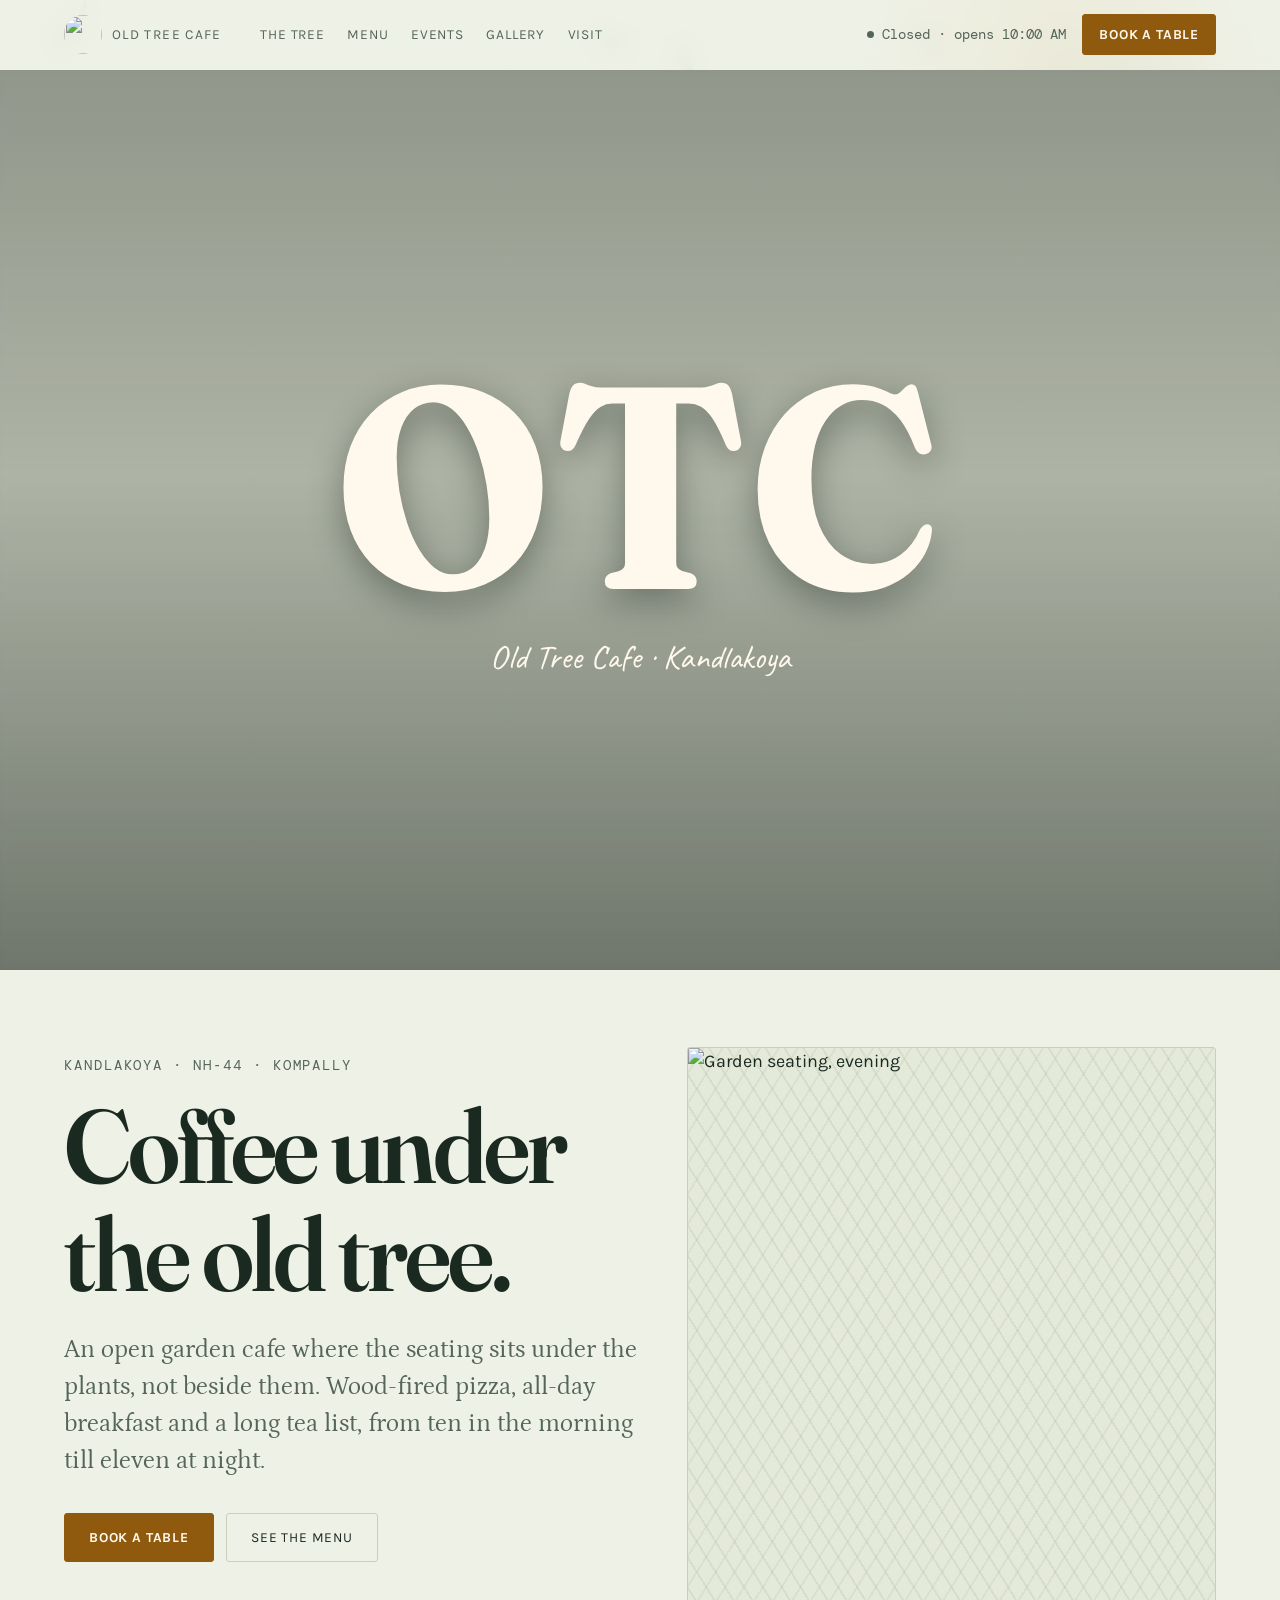
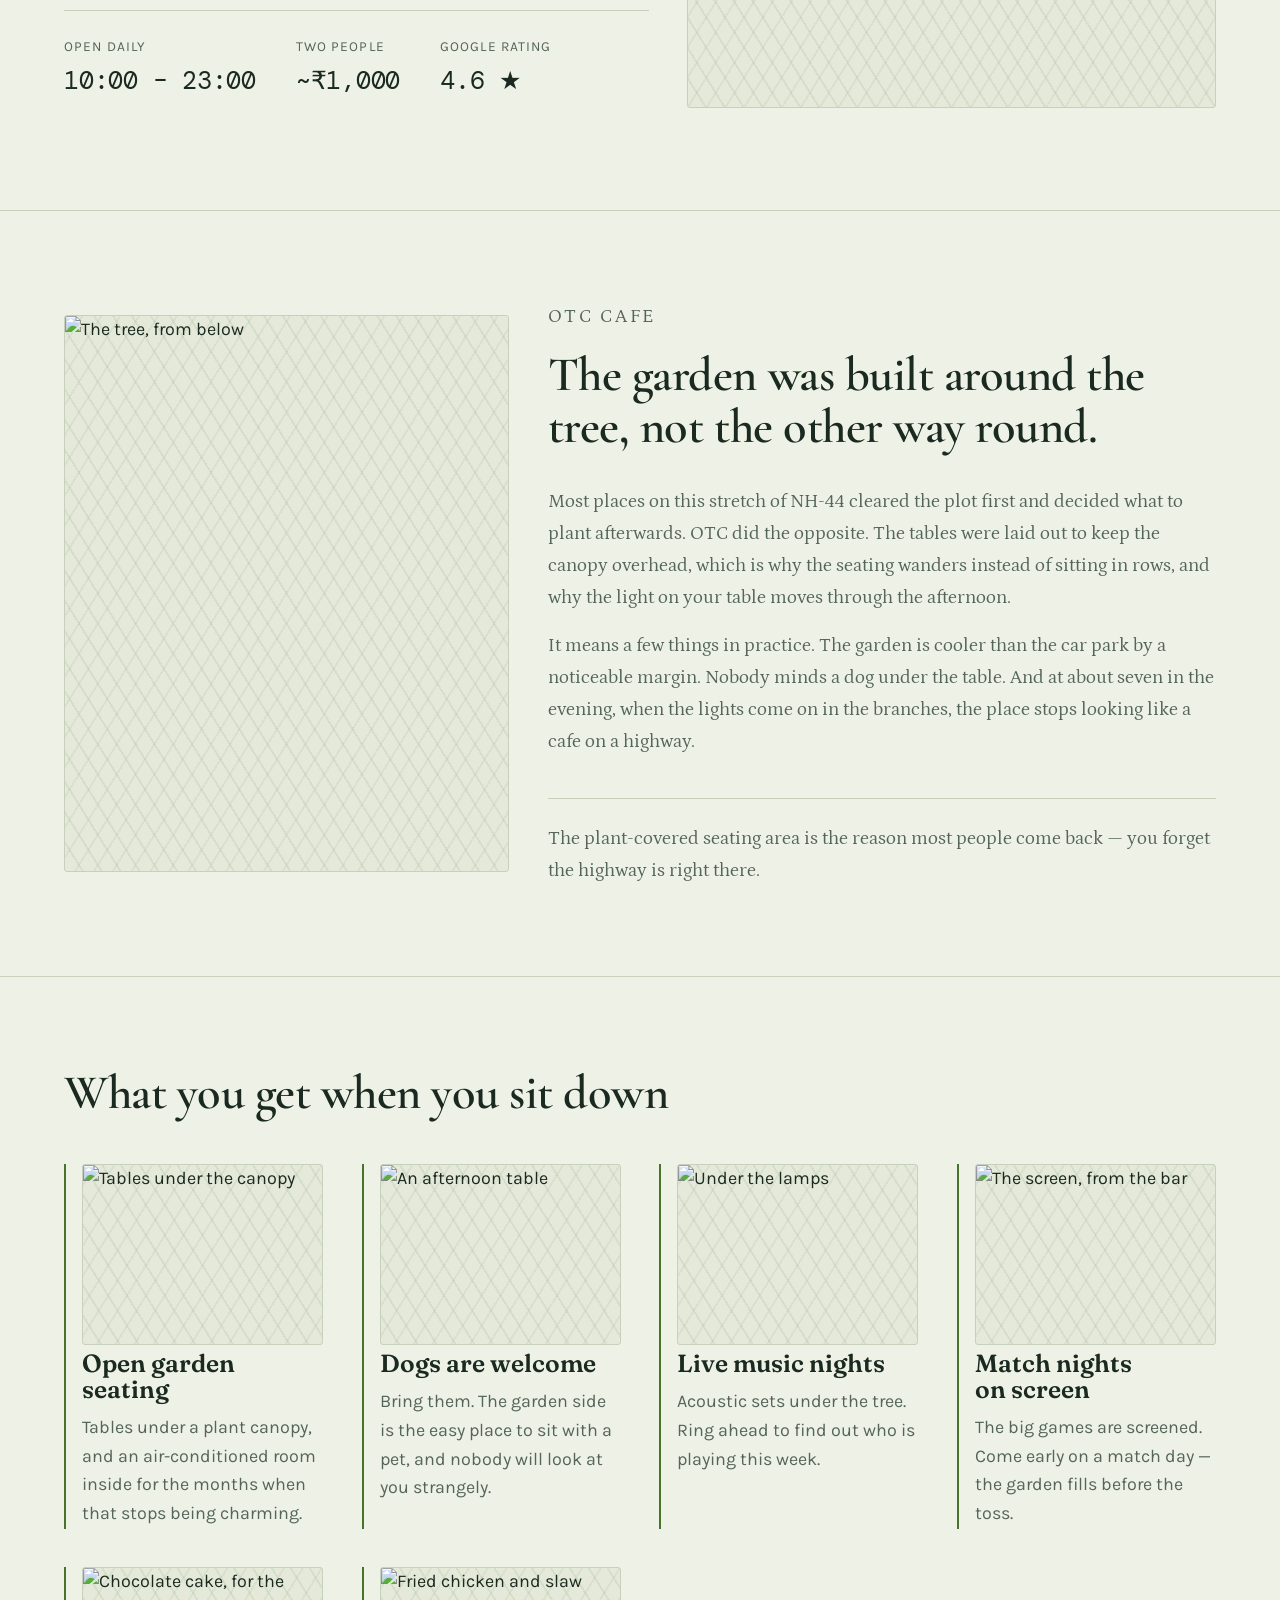
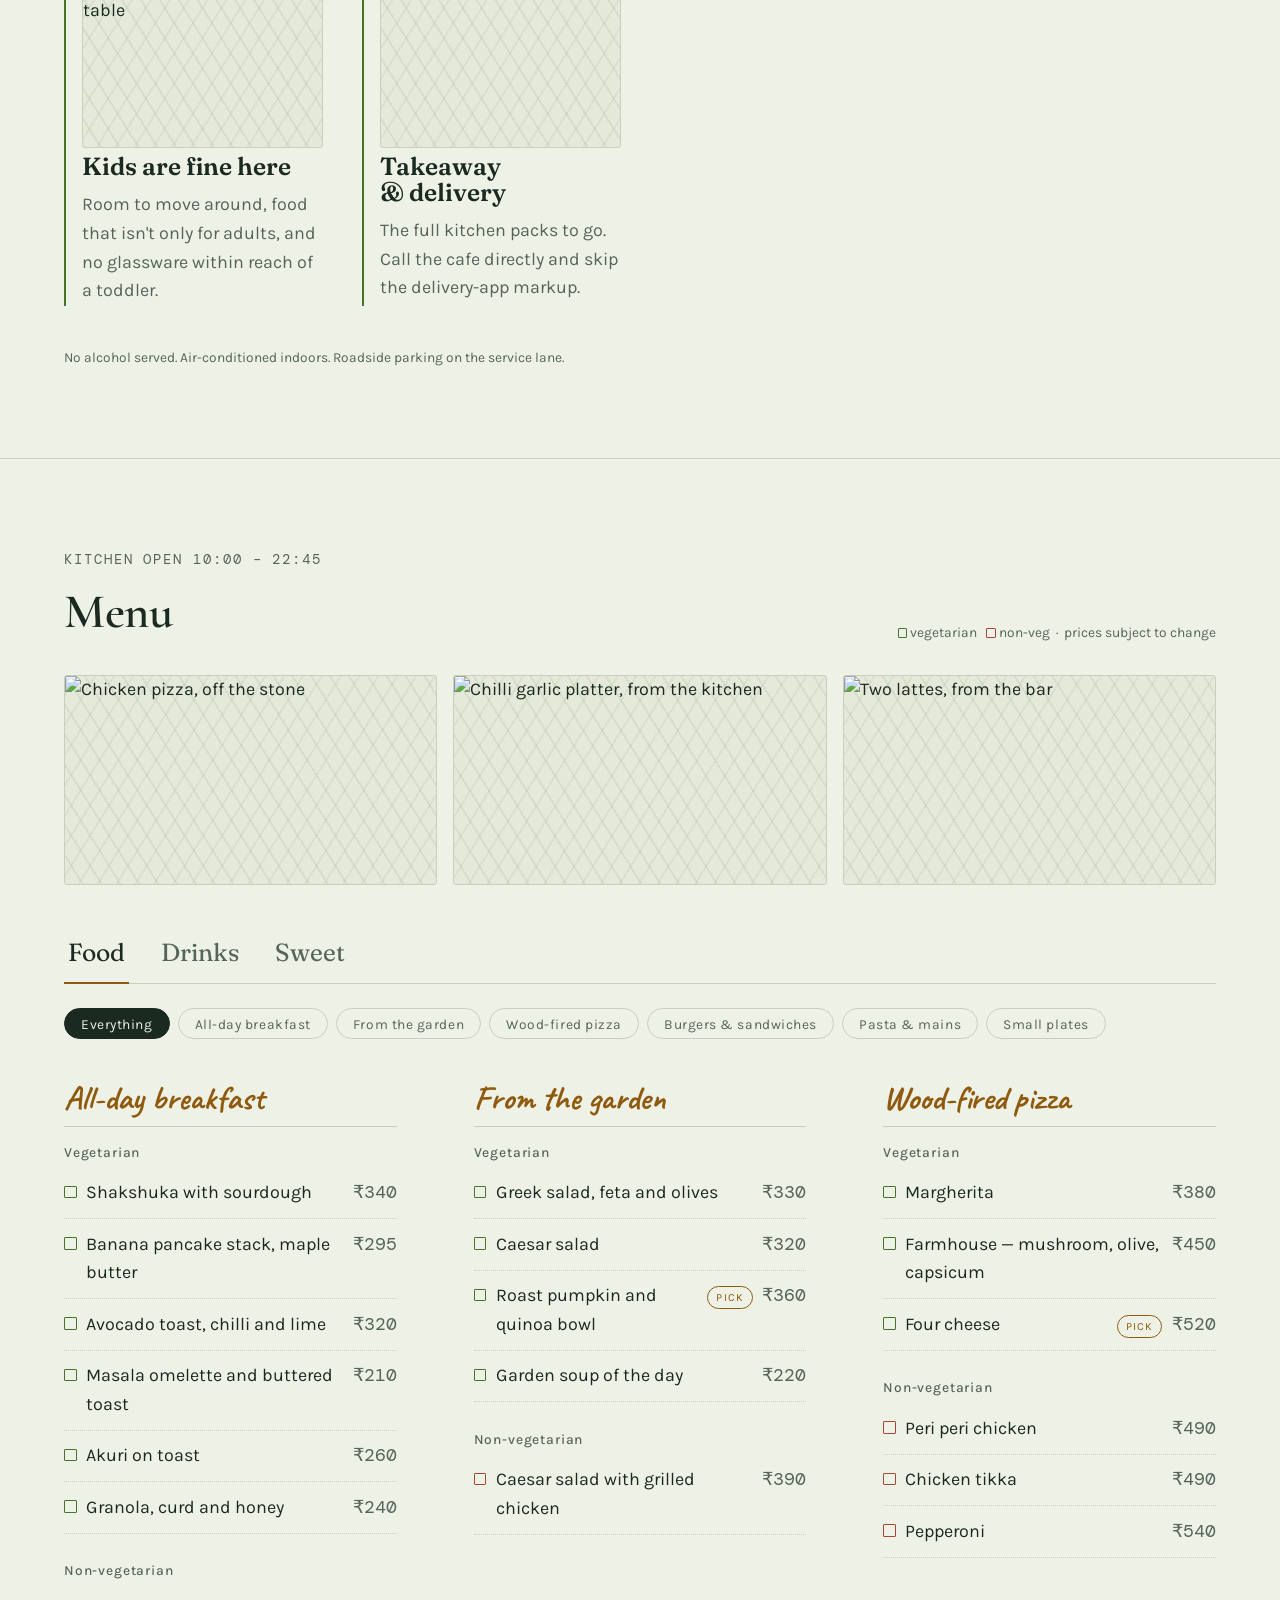
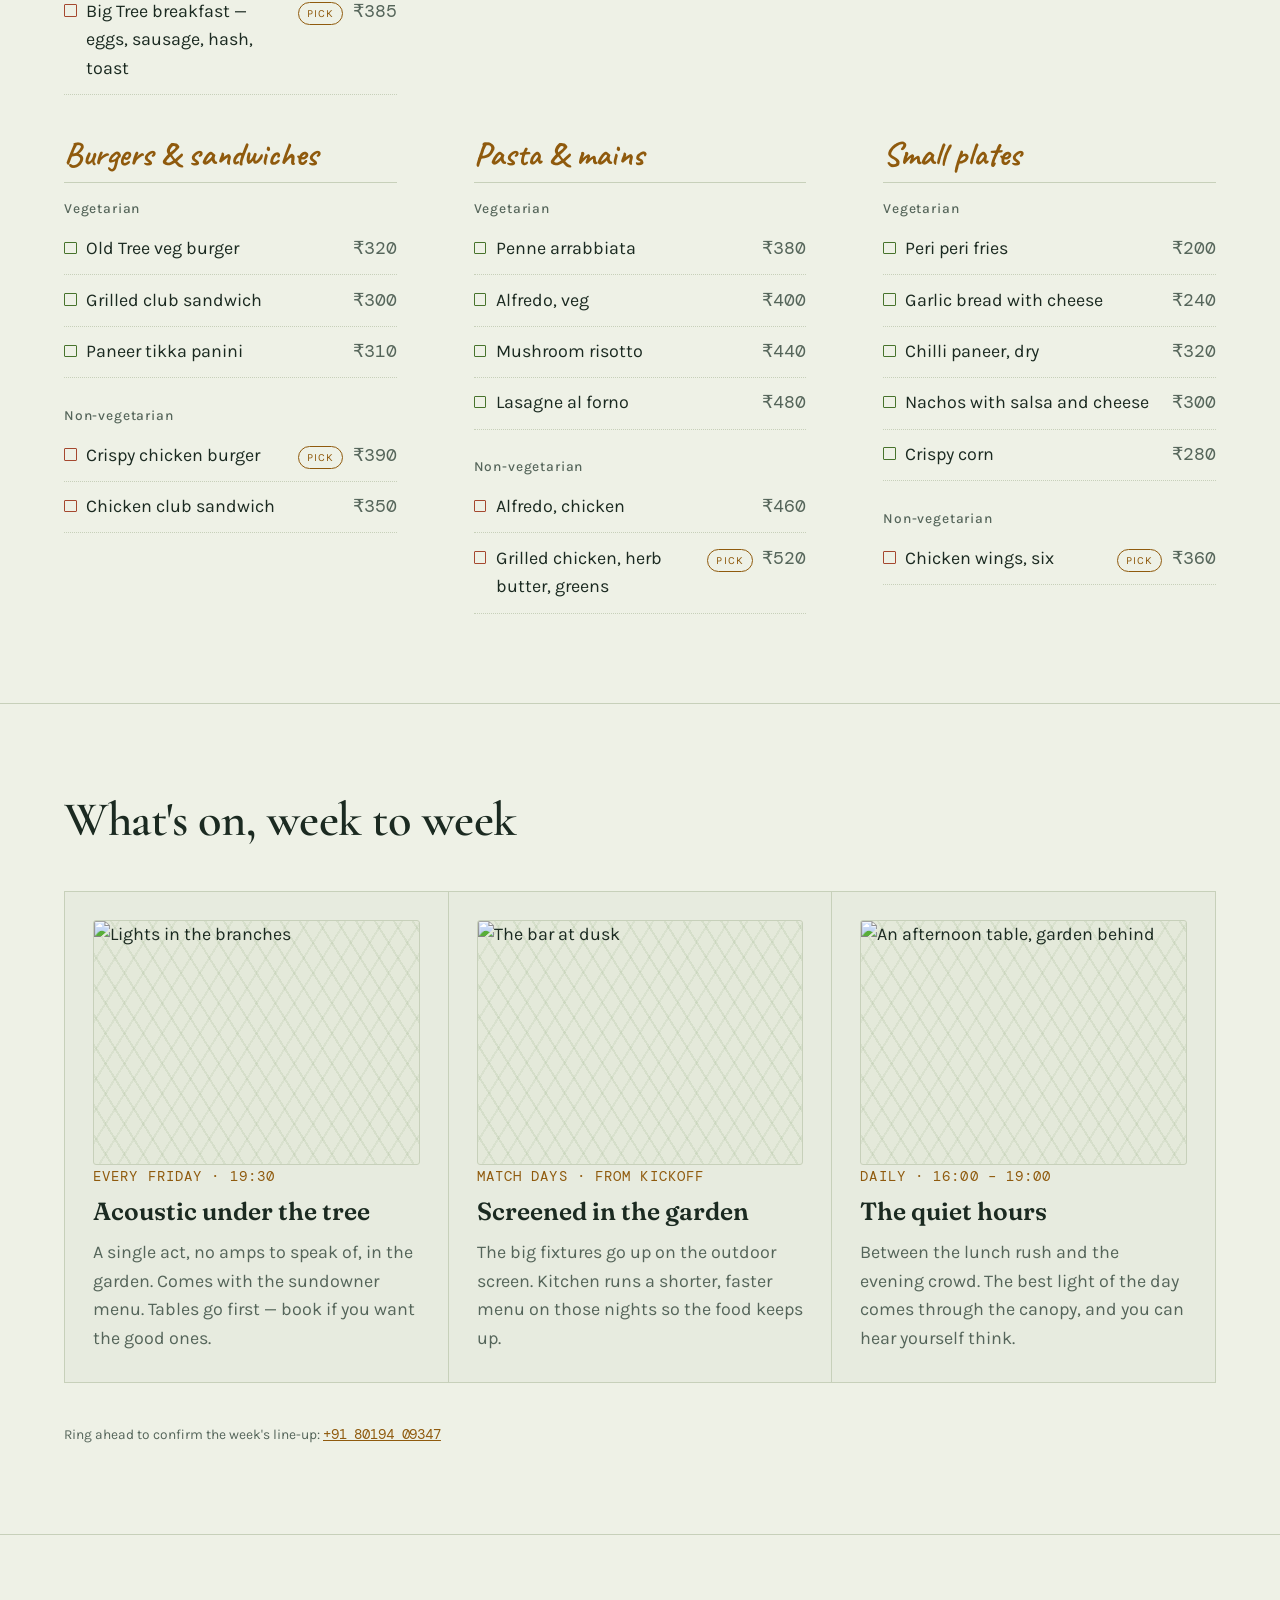
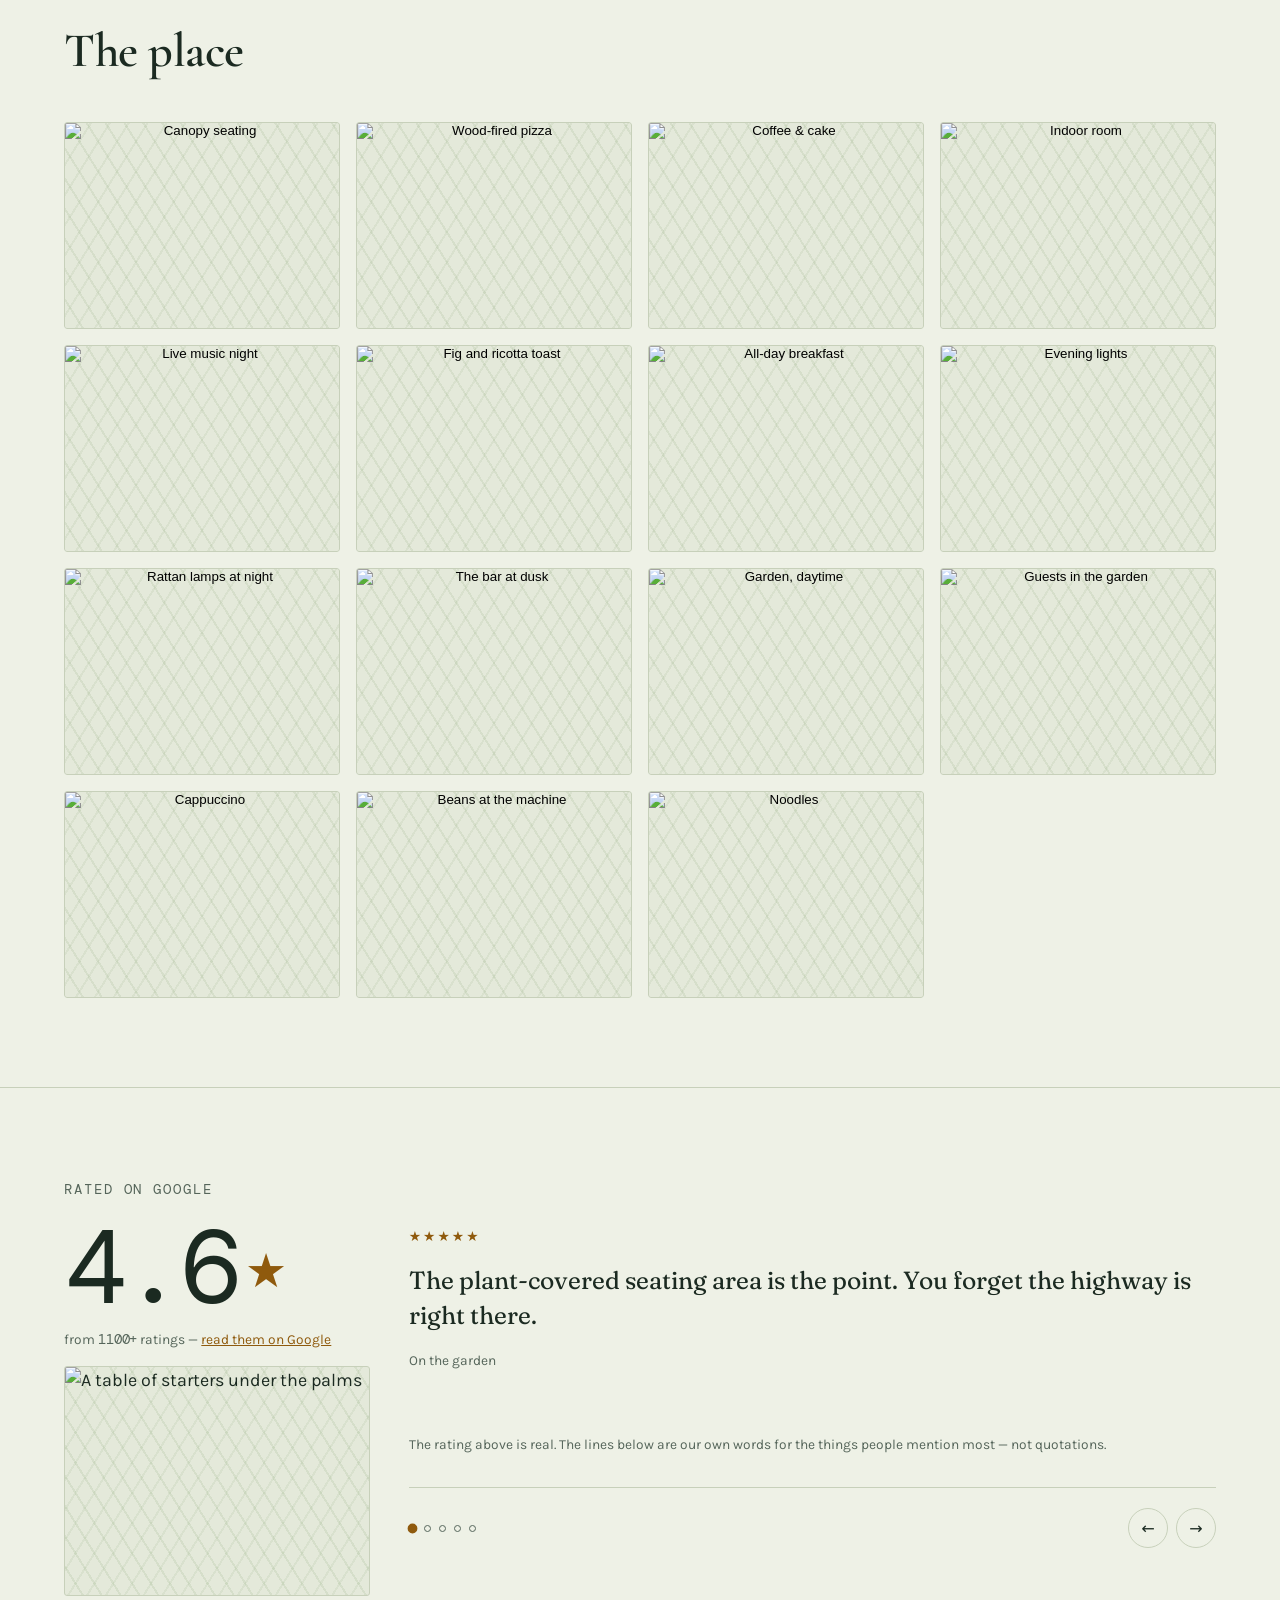
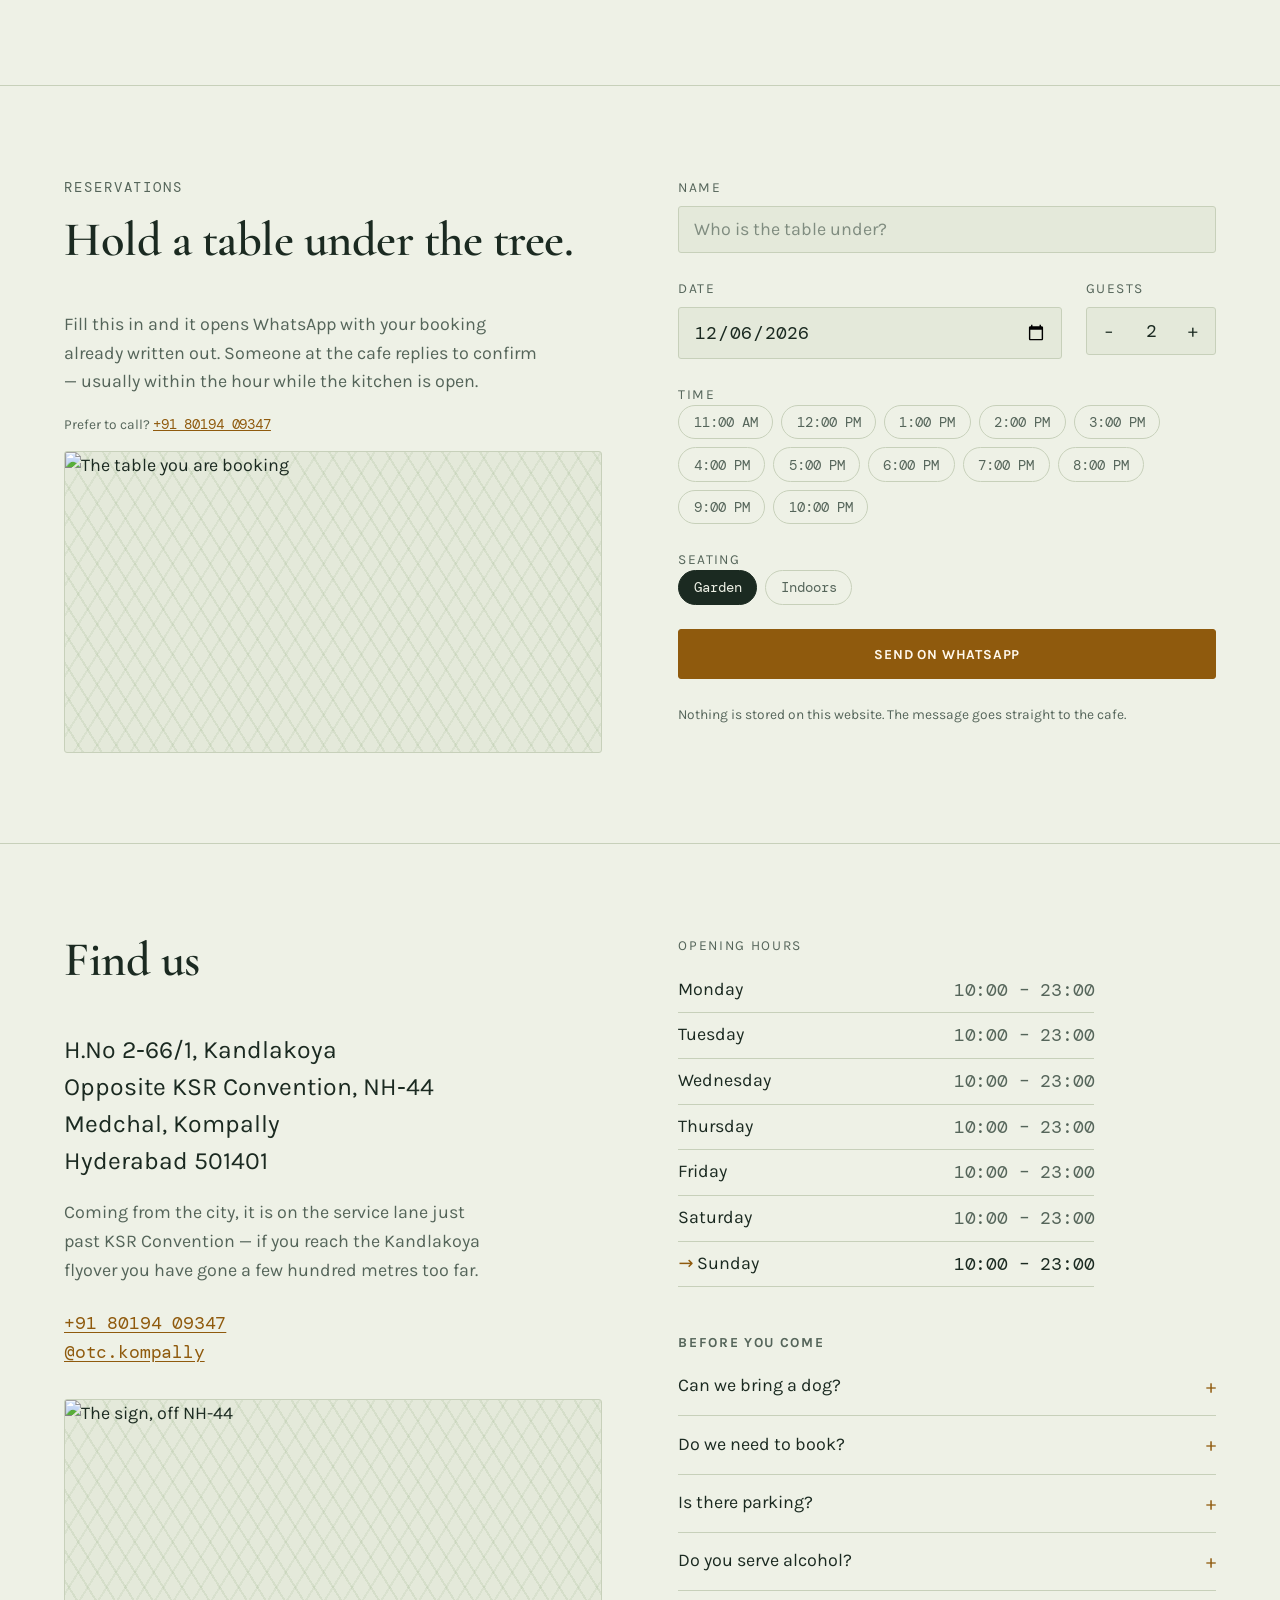
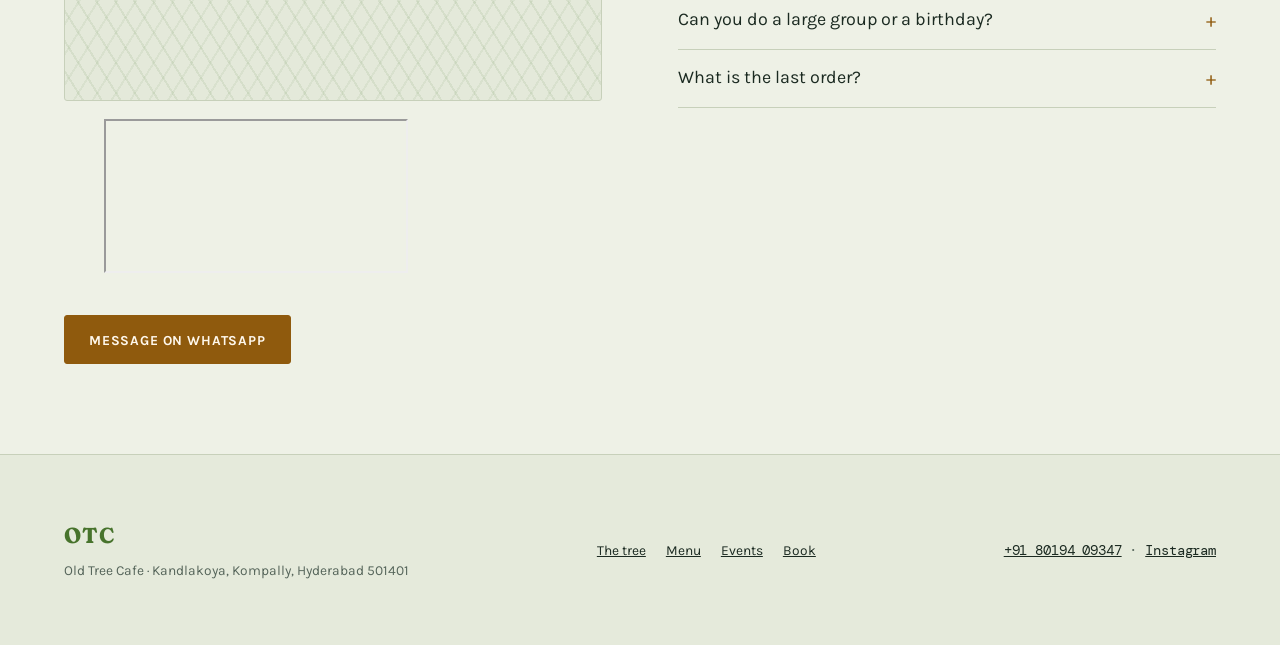
==== code/demo.html @ 2a76888c "Initial commit" ====
<!doctype html>
<html lang="en">
<head>
<meta charset="utf-8">
<meta name="viewport" content="width=device-width, initial-scale=1">
<title>Old Tree Cafe — Garden Cafe, Kompally Hyderabad</title>
<meta name="description" content="OTC — Old Tree Cafe, an open garden cafe at Kandlakoya, Kompally, Hyderabad. Wood-fired pizza, all-day breakfast and a long tea list, 10am to 11pm daily.">

<link rel="canonical" href="https://oldtreecafe.com/">
<meta name="theme-color" content="#2F5138">

<!-- Social preview: what shows when the link is pasted into WhatsApp,
     Instagram or X. og:image has to be an absolute URL — a relative one
     is silently ignored by every scraper. 1200x630 is the size they all
     crop to; anything else gets letterboxed. -->
<meta property="og:type" content="website">
<meta property="og:url" content="https://oldtreecafe.com/">
<meta property="og:site_name" content="Old Tree Cafe">
<meta property="og:locale" content="en_IN">
<meta property="og:title" content="Old Tree Cafe — Kompally, Hyderabad">
<meta property="og:description" content="An open garden cafe on NH-44 at Kandlakoya. Tables under the canopy, 10am–11pm, every day.">
<meta property="og:image" content="https://oldtreecafe.com/images/og.jpg">
<meta property="og:image:width" content="1200">
<meta property="og:image:height" content="630">
<meta property="og:image:alt" content="The garden at Old Tree Cafe, tables under the canopy">
<meta name="twitter:card" content="summary_large_image">

<link rel="preconnect" href="https://fonts.googleapis.com">
<link rel="preconnect" href="https://fonts.gstatic.com" crossorigin>
<link rel="stylesheet" href="https://fonts.googleapis.com/css2?family=Fraunces:opsz,wght,SOFT,WONK@9..144,400..700,0..100,0..1&family=Cormorant+Garamond:wght@500;600;700&family=Petrona:ital,wght@0,400;0,500;1,400&family=Caveat:wght@600;700&family=Karla:wght@400;500;700&family=DM+Mono:wght@400;500&display=swap">
<style>
/* ===========================================================
   Old Tree Cafe — styles

   Read this file top to bottom:
     1. tokens      every colour and size, as variables
     2. themes      light / dark
     3. phases      the hero's colour by time of day in Hyderabad
     4. base        body, headings, links, motion rules
     5. components  header, hero, story, menu, events, gallery,
                    reviews, booking, visit, footer, lightbox
     6. responsive  the narrow-screen block, at the very bottom

   To re-skin the whole site, edit section 1 and nothing else.
   =========================================================== */

/* ── 1. tokens ───────────────────────────────────────────── */

:root {
  /* light theme (the default) */
  --bg:        #EEF1E6;   /* pale leaf paper */
  --surface:   #E4E9DA;   /* raised blocks */
  --surface-2: #DAE1CD;   /* inputs, pressed states */
  --ink:       #1B2A21;   /* deep forest, all body text */
  --muted:     #55655A;   /* secondary text */
  --line:      #C7D0BA;   /* hairlines, dot leaders */
  --accent:    #8F5A0D;   /* lamplight amber — dark enough for AA on --bg (5.05) and --surface (4.67) */
  --on-accent: #FFF8EC;
  --leaf:      #47732C;

  /* ── five faces, five jobs ────────────────────────────────
     One face per job, and never two faces doing the same job —
     that is the whole rule. Change a role here and every place
     that role appears changes with it.

       display  the voice of the place — the hero headline
       title    the section headings, and only those
       read     long prose you actually sit and read
       hand     the handwritten moments: the signature, the menu
                courses, the line pulled out of the story
       ui       anything you click, tab to, or scan — never prose
       data     every number. Prices, hours, dates, the phone.

     Roles are wired to fallbacks that exist on Windows, macOS and
     Android, so the page still reads if Google Fonts is blocked. */
  --font-display: Fraunces, Georgia, "Times New Roman", serif;
  --font-title:   "Cormorant Garamond", Fraunces, Georgia, serif;
  --font-read:    Petrona, Georgia, "Times New Roman", serif;
  --font-hand:    Caveat, "Segoe Script", "Bradley Hand", cursive;
  --font-ui:      Karla, "Segoe UI", system-ui, sans-serif;
  --font-data:    "DM Mono", ui-monospace, "Cascadia Mono", monospace;

  /* Caveat draws small for its point size — every script does. This
     is the multiplier that puts it back on the same optical line as
     the face beside it, rather than nudging each use by hand. */
  --hand-scale: 1.35;

  --step--1: clamp(.78rem, .16vw + .74rem, .86rem);
  --step-0:  clamp(1rem, .25vw + .94rem, 1.12rem);
  --step-1:  clamp(1.25rem, .55vw + 1.12rem, 1.55rem);
  --step-2:  clamp(1.75rem, 1.4vw + 1.4rem, 2.6rem);
  --step-3:  clamp(2.6rem, 4.6vw + 1.4rem, 5rem);
  --step-4:  clamp(3.4rem, 7vw + 1.5rem, 6.5rem);

  --pad: clamp(1.25rem, 5vw, 5rem);
  --gap: clamp(1.5rem, 3vw, 3rem);
  --radius: 3px;

  --ease: cubic-bezier(.22, .68, .36, 1);
}

/* ── 2. themes ───────────────────────────────────────────── */

@media (prefers-color-scheme: dark) {
  :root:not([data-theme="light"]) {
    --bg:        #101812;
    --surface:   #18221A;
    --surface-2: #1F2B21;
    --ink:       #E9EEE2;
    --muted:     #9AA99A;
    --line:      #2B382D;
    --accent:    #E8B458;
    --on-accent: #14200F;
    --leaf:      #96C568;
  }
}

:root[data-theme="dark"] {
  --bg:        #101812;
  --surface:   #18221A;
  --surface-2: #1F2B21;
  --ink:       #E9EEE2;
  --muted:     #9AA99A;
  --line:      #2B382D;
  --accent:    #E8B458;
  --on-accent: #14200F;
  --leaf:      #96C568;
}

/* ── 3. phases ───────────────────────────────────────────────
   script.js stamps data-phase on <html> from the real clock in
   Hyderabad. Only the hero light changes — never the text
   colours, or the page would stop being readable at night.    */

:root                       { --wash-a: #7FB05A; --wash-b: #CFE0A8; --wash-strength: .18; }
:root[data-phase="morning"] { --wash-a: #7FB05A; --wash-b: #CFE0A8; --wash-strength: .20; }
:root[data-phase="golden"]  { --wash-a: #C79A3A; --wash-b: #8FB25C; --wash-strength: .22; }
:root[data-phase="dusk"]    { --wash-a: #C87A2A; --wash-b: #6E8F52; --wash-strength: .26; }
:root[data-phase="night"]   { --wash-a: #E0A94E; --wash-b: #2F5138; --wash-strength: .30; }

/* ── 4. base ─────────────────────────────────────────────── */

*, *::before, *::after { box-sizing: border-box; }

html { scroll-behavior: smooth; scroll-padding-top: 5.5rem; }

@media (prefers-reduced-motion: reduce) {
  html { scroll-behavior: auto; }
  *, *::before, *::after {
    animation-duration: .01ms !important;
    transition-duration: .01ms !important;
  }
}

body {
  margin: 0;
  background: var(--bg);
  color: var(--ink);
  font-family: var(--font-ui);
  font-size: var(--step-0);
  line-height: 1.6;
  -webkit-font-smoothing: antialiased;
}

/* Anything given display: flex below still has to obey the hidden
   attribute — the browser's own [hidden] rule loses to a class. */
[hidden] { display: none !important; }

/* The canopy canvas is pinned to the viewport and sits behind the
   whole page. Everything else is lifted one layer above it, so the
   leaves drift behind the text rather than over it. Sections stay
   transparent on purpose — the body colour is the ground they show
   against. Give a section a background and you cover the leaves. */
.dapple {
  position: fixed; inset: 0; width: 100%; height: 100%;
  pointer-events: none; z-index: 0;
}
.site-head, main, .site-foot { position: relative; z-index: 1; }

h1, h2, h3 {
  font-family: var(--font-display);
  font-variation-settings: "SOFT" 30, "WONK" 1;
  font-weight: 600;
  line-height: 1.04;
  text-wrap: balance;
  margin: 0;
}

p { margin: 0 0 1rem; }
p:last-child { margin-bottom: 0; }
a { color: inherit; }
img { max-width: 100%; display: block; }

.mono {
  font-family: var(--font-data);
  font-variant-numeric: tabular-nums;
  letter-spacing: -.01em;
}

.sr {
  position: absolute; width: 1px; height: 1px;
  overflow: hidden; clip-path: inset(50%); white-space: nowrap;
}

.skip {
  position: absolute; left: -9999px; z-index: 60;
  background: var(--accent); color: var(--on-accent); padding: .6rem 1rem;
}
.skip:focus { left: 1rem; top: 1rem; }

:focus-visible { outline: 2px solid var(--accent); outline-offset: 3px; }

.eyebrow {
  margin: 0 0 1rem;
  font-family: var(--font-data);
  font-size: var(--step--1);
  letter-spacing: .14em;
  text-transform: uppercase;
  color: var(--muted);
}

/* Section headings get their own face. Cormorant is the opposite
   of Fraunces in every way that matters — thin where Fraunces is
   soft, high-contrast where Fraunces is even — so the two never
   read as a near-miss of each other, which is the failure mode
   when a page runs two serifs.

   Three corrections come with it. It draws small for its point
   size, so the size goes up. It draws light, so the weight goes
   up. And SOFT/WONK are Fraunces-only axes inherited from the
   h1/h2/h3 rule above — left in place the browser ignores them,
   but the declaration is a lie about what this element is, so it
   is switched off explicitly. */
.sec-title {
  font-family: var(--font-title);
  font-variation-settings: normal;
  font-weight: 600;
  font-size: calc(var(--step-2) * 1.2);
  line-height: 1.08;
  letter-spacing: -.01em;
  margin-bottom: 2.5rem;
}
.note { color: var(--muted); font-size: var(--step--1); }
.note a { color: var(--accent); }

/* hover — headings draw their own rule in from the left. The traits and
   events headings answer to the whole card being hovered, not just the
   words, so the target is the size of the thing you are reading. */
.sec-title, .traits h3, .events h3 {
  padding-bottom: .3rem;
  background-image: linear-gradient(var(--accent), var(--accent));
  background-repeat: no-repeat;
  background-position: 0 100%;
  background-size: 0 2px;
  transition: background-size .45s var(--ease);
}
.sec-title:hover, .traits li:hover h3, .events li:hover h3 { background-size: 100% 2px; }
.traits li { transition: border-color .3s var(--ease); }
.traits li:hover { border-left-color: var(--accent); }

/* scroll reveal — only applied once JS is confirmed running, so the
   page is fully readable if JavaScript fails or is switched off. */
.js .reveal > * { opacity: 0; transform: translateY(16px); }
.js .reveal.is-in > * {
  opacity: 1; transform: none;
  transition: opacity .7s var(--ease), transform .7s var(--ease);
}
.js .reveal.is-in > *:nth-child(2) { transition-delay: .08s; }
.js .reveal.is-in > *:nth-child(3) { transition-delay: .16s; }
@media (prefers-reduced-motion: reduce) {
  .js .reveal > * { opacity: 1; transform: none; }
}

/* ── 5. components ───────────────────────────────────────── */

/* header ---------------------------------------------------- */

.site-head {
  position: sticky; top: 0; z-index: 30;
  display: flex; align-items: center; gap: var(--gap);
  padding: .85rem var(--pad);
  background: color-mix(in srgb, var(--bg) 82%, transparent);
  backdrop-filter: blur(12px);
  border-bottom: 1px solid transparent;
  transition: border-color .3s var(--ease), padding .3s var(--ease);
}
.site-head.is-stuck { border-bottom-color: var(--line); padding-block: .6rem; }

.brand { display: flex; align-items: center; gap: .6rem; text-decoration: none; }

/* square JPEG badge, clipped to a circle so its white corners drop away */
.brand-logo {
  width: 2.4rem; height: 2.4rem; flex: none;
  border-radius: 50%; object-fit: cover;
}

.brand-mark {
  font-family: var(--font-display);
  font-variation-settings: "SOFT" 60, "WONK" 1;
  font-weight: 700; font-size: 1.35rem; letter-spacing: .04em;
  color: var(--leaf);
}
.brand-name {
  font-size: var(--step--1); letter-spacing: .1em;
  text-transform: uppercase; color: var(--muted); white-space: nowrap;
}

.nav { display: flex; gap: 1.4rem; font-size: var(--step--1); letter-spacing: .06em; text-transform: uppercase; }
.nav a {
  position: relative; text-decoration: none; color: var(--muted);
  padding-block: .35rem; transition: color .25s var(--ease);
}
.nav a::after {
  content: ""; position: absolute; left: 0; right: 0; bottom: 0; height: 1px;
  background: var(--accent); transform: scaleX(0); transform-origin: left;
  transition: transform .3s var(--ease);
}
.nav a:hover { color: var(--ink); }
.nav a:hover::after, .nav a.is-here::after { transform: scaleX(1); }
.nav a.is-here { color: var(--ink); }

.head-right { display: flex; align-items: center; gap: 1rem; margin-left: auto; }

.status {
  display: inline-flex; align-items: center; gap: .5rem;
  font-family: var(--font-data);
  font-size: var(--step--1); color: var(--muted); white-space: nowrap;
}
.status::before {
  content: ""; width: 7px; height: 7px; border-radius: 50%; background: var(--muted);
}
.status[data-open="yes"] { color: var(--leaf); }
.status[data-open="yes"]::before {
  background: var(--leaf);
  animation: breathe 3.2s ease-in-out infinite;
}
@keyframes breathe {
  0%, 100% { box-shadow: 0 0 0 0 color-mix(in srgb, var(--leaf) 60%, transparent); }
  50%      { box-shadow: 0 0 0 5px color-mix(in srgb, var(--leaf) 0%, transparent); }
}

.nav-toggle {
  display: none; width: 40px; height: 34px;
  background: none; border: 1px solid var(--line); border-radius: var(--radius);
  cursor: pointer; position: relative;
}
.bars, .bars::before, .bars::after {
  position: absolute; left: 9px; width: 20px; height: 1.5px;
  background: var(--ink); transition: transform .3s var(--ease), opacity .2s;
}
.bars { top: 16px; }
.bars::before { content: ""; top: -6px; left: 0; }
.bars::after  { content: ""; top: 6px; left: 0; }
[aria-expanded="true"] .bars { background: transparent; }
[aria-expanded="true"] .bars::before { transform: translateY(6px) rotate(45deg); }
[aria-expanded="true"] .bars::after  { transform: translateY(-6px) rotate(-45deg); }

/* buttons --------------------------------------------------- */

.btn {
  display: inline-block; font-size: var(--step--1);
  letter-spacing: .06em; text-transform: uppercase; text-decoration: none;
  padding: .8rem 1.5rem; border-radius: var(--radius);
  border: 1px solid var(--accent); cursor: pointer;
  font-family: inherit;
  transition: transform .2s var(--ease), background-color .2s var(--ease), color .2s var(--ease);
}
.btn:hover { transform: translateY(-2px); }
.btn-solid { background: var(--accent); color: var(--on-accent); font-weight: 700; }
.btn-ghost { background: transparent; color: var(--ink); border-color: var(--line); }
.btn-ghost:hover { border-color: var(--accent); }
.btn-sm { padding: .55rem 1rem; }
.btn-block { width: 100%; padding-block: 1rem; }

/* splash ---------------------------------------------------- */

/* The first screen. The photo fills the panel, a sheet of frosted
   glass covers the whole of it, and the lockup sits on top in solid
   ink. Three knobs:
     --otc      the letter size, which the whole lockup scales from
     --otc-ink  the lockup's colour. Fixed, not themed: it sits on a
                photo in both themes, so it can't follow --bg.
     --frost    how frosted the glass is. See below. */

.splash {
  --otc: clamp(5.5rem, 26vw, 18rem);
  --otc-ink: #FFF8EC;

  /* ── FROST INTENSITY ──  0 to 100, change this one number ──
       0    off. the photo is sharp and untouched
       25   a light haze, the photo still reads
       45   soft focus                          <- the default
       70   heavy, the photo is mood not subject
       100  milked right out, a pale texture
     Drives the blur and the white wash together, so the number is
     the whole effect. Anything outside 0-100 still works, it just
     stops looking like glass.                                     */
  --frost: 10;

  position: relative; overflow: hidden;
  /* the photo, full bleed behind everything */
  background: var(--surface);
  height: 100dvh; min-height: 32rem;
  display: grid; place-items: center;
}

/* the glass — one sheet over the entire photo. backdrop-filter blurs
   everything painted under it, so the photo goes soft. The white wash on top is the frost itself; the dark gradient
   under it is the scrim, which is what keeps pale text legible no
   matter which photo gets dropped in. */
.splash::before {
  content: ""; position: absolute; inset: 0; z-index: 1;
  backdrop-filter: blur(calc(var(--frost) * .3px)) saturate(1.25);
  -webkit-backdrop-filter: blur(calc(var(--frost) * .3px)) saturate(1.25);
  background:
    linear-gradient(180deg,
      rgb(255 255 255 / calc(var(--frost) * .38%)),
      rgb(255 255 255 / calc(var(--frost) * .22%))),
    linear-gradient(180deg,
      rgb(10 16 12 / .4), rgb(10 16 12 / .26) 45%, rgb(10 16 12 / .55));
}
/* no backdrop-filter (older Firefox): no blur to be had, so lean the
   wash darker instead — the letters still have to clear the photo */
@supports not ((backdrop-filter: blur(1px)) or (-webkit-backdrop-filter: blur(1px))) {
  .splash::before {
    background: linear-gradient(180deg,
      rgb(10 16 12 / .62), rgb(10 16 12 / .5) 45%, rgb(10 16 12 / .72));
  }
}

.splash-photo {
  position: absolute; inset: 0; width: 100%; height: 100%;
  object-fit: cover; border: 0;
  /* the pointer nudges the photo — script.js §13 sets --px/--py from
     -1 to 1. Scaled up so an edge never shows. */
  transform: scale(1.14) translate(calc(var(--px, 0) * -2.5%), calc(var(--py, 0) * -2.5%));
  transition: transform .6s var(--ease);
}

.splash-lockup {
  position: relative; z-index: 2;
  display: grid; justify-items: center; text-align: center;
  gap: clamp(.75rem, 2vw, 1.75rem);
  pointer-events: none;               /* never blocks the splash pointer */
}

/* OTC — solid letters straight on the glass. No pane of its own: the
   whole sheet is already frosted, so a second one would not show. */

.splash-otc {
  margin: 0; line-height: .85;
  font-family: var(--font-display);
  font-variation-settings: "SOFT" 60, "WONK" 1;
  font-weight: 700; font-size: var(--otc); letter-spacing: .02em;
  color: var(--otc-ink);
  /* lifts the letters off the glass at low --frost, where the photo
     underneath is still sharp enough to fight them */
  text-shadow: 0 .04em .12em rgb(10 16 12 / .35);
}

.splash-mark {
  width: clamp(3rem, 6vw, 4.5rem); height: auto;
  fill: none; stroke-width: 1.4; stroke-linecap: round; stroke-linejoin: round;
  transition: transform .6s var(--ease);
}
.splash-mark .canopy, .splash-mark .trunk, .splash-mark .cup { stroke: var(--otc-ink); }
.splash:hover .splash-mark { transform: rotate(-4deg) scale(1.07); }

/* The signature under the letters. A script is the one thing that
   should never be uppercased or letterspaced — the strokes are
   drawn to join, and spacing them apart breaks every join. So this
   drops both, and takes the size back with --hand-scale. */
.splash-name {
  margin: .2rem 0 0; font-family: var(--font-hand);
  font-size: calc(var(--step-1) * var(--hand-scale));
  line-height: 1.2; color: var(--otc-ink);
}

/* hero ------------------------------------------------------ */

.hero {
  position: relative;
  display: grid; grid-template-columns: minmax(0, 1.05fr) minmax(0, .95fr);
  gap: var(--gap); align-items: center;
  padding: clamp(2.5rem, 6vw, 5rem) var(--pad) clamp(3.5rem, 8vw, 6.5rem);
}

.hero h1 {
  font-size: var(--step-4);
  font-variation-settings: "SOFT" 20, "WONK" 1;
  letter-spacing: -.03em;
}
/* The lede and the story are the only places on this page where
   someone reads more than a line at a time, so they get the face
   built for it. Petrona is quieter than Fraunces and lower in
   contrast than Karla — it disappears, which is the job. */
.lede {
  max-width: 36ch; color: var(--muted); font-family: var(--font-read);
  font-size: var(--step-1); line-height: 1.5; margin: 1.5rem 0 0;
}
.hero-actions { display: flex; flex-wrap: wrap; gap: .75rem; margin-top: 2rem; }

.facts {
  display: flex; flex-wrap: wrap; gap: 2.5rem;
  margin: 3rem 0 0; padding-top: 1.5rem; border-top: 1px solid var(--line);
}
.facts div { display: grid; gap: .25rem; }
.facts dt { font-size: var(--step--1); letter-spacing: .08em; text-transform: uppercase; color: var(--muted); }
.facts dd { margin: 0; font-size: var(--step-1); font-family: var(--font-data); font-variant-numeric: tabular-nums; }

.hero-shot { margin: 0; }

.scroll-cue {
  position: absolute; left: var(--pad); bottom: 1.25rem; z-index: 1;
  margin: 0; font-family: var(--font-data);
  font-size: .7rem; letter-spacing: .28em; text-transform: uppercase;
  color: var(--muted);
}
.scroll-cue::after {
  content: ""; display: block; width: 1px; height: 28px; margin-top: .5rem;
  background: linear-gradient(var(--muted), transparent);
  animation: drip 2.6s var(--ease) infinite;
  transform-origin: top;
}
@keyframes drip {
  0%   { transform: scaleY(0); opacity: 0; }
  35%  { transform: scaleY(1); opacity: 1; }
  100% { transform: scaleY(1) translateY(28px); opacity: 0; }
}

/* photo boxes — .ph holds the aspect ratio; index.html puts a real
   <img class="ph"> straight in, no placeholder step. */

.ph {
  display: block; position: relative;
  aspect-ratio: 4 / 3; border-radius: var(--radius);
  border: 1px solid var(--line);
  background:
    repeating-linear-gradient(58deg, transparent 0 14px, color-mix(in srgb, var(--leaf) 9%, transparent) 14px 16px),
    repeating-linear-gradient(-58deg, transparent 0 14px, color-mix(in srgb, var(--leaf) 7%, transparent) 14px 16px),
    var(--surface);
}
.ph-tall { aspect-ratio: 4 / 5; }
.ph-wide { aspect-ratio: 16 / 9; }
/* .ph classes stay on the <img> so the layout never shifts — the
   image just needs to fill the box */
img.ph { object-fit: cover; transition: border-color .3s var(--ease); }
.ph:hover { border-color: var(--accent); }

/* section bands --------------------------------------------- */

.band, .menu, .visit, .story, .reviews, .book {
  padding: clamp(3.5rem, 7vw, 6rem) var(--pad);
  border-top: 1px solid var(--line);
}

.traits {
  list-style: none; margin: 0; padding: 0;
  display: grid; gap: var(--gap);
  grid-template-columns: repeat(auto-fit, minmax(15rem, 1fr));
}
.traits li {
  display: grid; gap: .4rem; align-content: start;
  padding-left: 1rem; border-left: 2px solid var(--leaf);
}
.traits h3 { font-size: var(--step-1); }
.traits p { margin: 0; color: var(--muted); }
.band > .note { margin-top: 2.5rem; }

/* story ----------------------------------------------------- */

.story { display: grid; grid-template-columns: minmax(0, .8fr) minmax(0, 1.2fr); gap: var(--gap); align-items: center; }
.story-shot { margin: 0; }
.story-copy p { color: var(--muted); max-width: 62ch; font-family: var(--font-read); font-size: 1.05em; line-height: 1.7; }
.story .sec-title { margin-bottom: 1.75rem; }

/* the line pulled out of the story. Our own wording, not a quotation —
   see the REVIEWS comment in script.js. */
.pull {
  margin: 2.5rem 0 0; padding: 1.5rem 0 0;
  border-top: 1px solid var(--line);
  font-family: var(--font-hand);
  font-size: calc(var(--step-1) * var(--hand-scale));
  line-height: 1.35; color: var(--ink);
}

/* menu ------------------------------------------------------ */

.menu-head {
  display: flex; flex-wrap: wrap; align-items: flex-end;
  justify-content: space-between; gap: 1rem; margin-bottom: 2rem;
}
.menu-head .sec-title { margin-bottom: 0; }

.mark { display: inline-block; width: .7em; height: .7em; border: 1.5px solid; border-radius: 1px; vertical-align: -.02em; }
.mark-v { border-color: var(--leaf); }
.mark-n { border-color: #A5482F; }
:root[data-theme="dark"] .mark-n { border-color: #D97A5E; }
@media (prefers-color-scheme: dark) { :root:not([data-theme="light"]) .mark-n { border-color: #D97A5E; } }

/* the three food shots above the list — one row, no list bullets */
.shot-strip {
  list-style: none; margin: 0 0 2.75rem; padding: 0;
  display: grid; gap: 1rem;
  grid-template-columns: repeat(auto-fit, minmax(14rem, 1fr));
}

.tabs { display: flex; flex-wrap: wrap; gap: .5rem; border-bottom: 1px solid var(--line); }
.tabs button {
  background: none; border: 0; cursor: pointer; font-family: inherit;
  font-size: var(--step-1);
  font-family: var(--font-display); font-variation-settings: "SOFT" 30, "WONK" 1;
  color: var(--muted); padding: .5rem .25rem 1rem; margin-right: 1.25rem;
  position: relative; transition: color .25s var(--ease);
}
.tabs button::after {
  content: ""; position: absolute; left: 0; right: 0; bottom: -1px; height: 2px;
  background: var(--accent); transform: scaleX(0); transform-origin: left;
  transition: transform .35s var(--ease);
}
.tabs button:hover { color: var(--ink); }
.tabs button[aria-selected="true"] { color: var(--ink); }
.tabs button[aria-selected="true"]::after { transform: scaleX(1); }

.subtabs { display: flex; flex-wrap: wrap; gap: .5rem; margin: 1.5rem 0 2.5rem; }
.subtabs button {
  background: none; cursor: pointer; font-family: inherit;
  border: 1px solid var(--line); border-radius: 100px;
  padding: .4rem 1rem; font-size: var(--step--1);
  letter-spacing: .04em; color: var(--muted);
  transition: border-color .25s var(--ease), color .25s var(--ease), background-color .25s var(--ease);
}
.subtabs button:hover { color: var(--ink); border-color: var(--accent); }
.subtabs button.is-on { background: var(--ink); border-color: var(--ink); color: var(--bg); }

.menu-grid {
  display: grid; gap: 2.5rem clamp(2rem, 6vw, 5rem);
  grid-template-columns: repeat(auto-fit, minmax(20rem, 1fr));
  align-items: start;
}
/* the fade when you switch course — kept short, and written strongly
   enough that the slower reveal transition above does not win it */
.menu-grid.is-swapping { opacity: 0; }
.menu-grid, .js .reveal.is-in > .menu-grid { transition: opacity .22s var(--ease); }

/* Course headings are the one place a menu is allowed a bit of
   hand. Caps and letterspacing come off for the same reason as
   the signature above; the rule and the accent colour stay, so it
   still reads as the top of a list and not as decoration. */
.course h3 {
  font-family: var(--font-hand);
  font-size: calc(var(--step-1) * var(--hand-scale));
  font-weight: 700; line-height: 1.15;
  color: var(--accent); padding-bottom: .5rem; border-bottom: 1px solid var(--line);
}
/* Sits under the course title, so it stays quieter than it: no rule,
   no accent, no caps — the course heading owns that weight. */
.course-group {
  font-family: var(--font-ui); font-size: var(--step--1); font-weight: 500;
  letter-spacing: .06em; color: var(--muted);
  margin: 1.6rem 0 .3rem;
}
.course-group:first-of-type { margin-top: .9rem; }

.course ul { list-style: none; margin: 0; padding: 0; }
.course li {
  display: flex; align-items: baseline; gap: .6rem;
  padding: .65rem 0; border-bottom: 1px dotted var(--line);
}
.course .dish { flex: 1; }
.course .price {
  font-family: var(--font-data);
  font-variant-numeric: tabular-nums; color: var(--muted);
}
.course .pick {
  font-size: .68rem; letter-spacing: .1em; text-transform: uppercase;
  color: var(--accent); border: 1px solid var(--accent);
  border-radius: 100px; padding: .1rem .5rem; white-space: nowrap;
}

/* events ---------------------------------------------------- */

.events {
  list-style: none; margin: 0; padding: 0;
  display: grid; gap: 1px; background: var(--line);
  grid-template-columns: repeat(auto-fit, minmax(17rem, 1fr));
  border: 1px solid var(--line);
}
.events li {
  /* not quite opaque, so the leaves still drift behind the cards
     while the 1px grid gaps still read as dividing lines */
  background: color-mix(in srgb, var(--bg) 84%, transparent);
  padding: 1.75rem;
  transition: background-color .3s var(--ease);
}
.events li:hover { background: var(--surface); }
.events .when { font-size: var(--step--1); letter-spacing: .08em; text-transform: uppercase; color: var(--accent); margin-bottom: .75rem; }
.events h3 { font-size: var(--step-1); margin-bottom: .6rem; }
.events p:last-child { color: var(--muted); }

/* gallery --------------------------------------------------- */

.gallery {
  list-style: none; margin: 0; padding: 0;
  display: grid; gap: 1rem;
  grid-template-columns: repeat(auto-fit, minmax(14rem, 1fr));
}
.shot {
  display: block; width: 100%; padding: 0; border: 0; background: none;
  cursor: zoom-in; border-radius: var(--radius); overflow: hidden;
}
.shot .ph { transition: transform .5s var(--ease), background-position .5s var(--ease), border-color .3s var(--ease); }
.shot:hover .ph { transform: scale(1.03); }

/* reviews --------------------------------------------------- */

.reviews { display: grid; grid-template-columns: minmax(0, .55fr) minmax(0, 1.45fr); gap: var(--gap); align-items: center; }

.review-stats .big {
  font-size: var(--step-4); line-height: 1; margin: 0 0 .5rem;
  font-variant-numeric: tabular-nums; letter-spacing: -.04em;
}
.review-stats .star { color: var(--accent); font-size: .45em; vertical-align: .35em; margin-left: .15em; }

.carousel { position: relative; }
.slides { position: relative; min-height: 13rem; }
.slide {
  position: absolute; inset: 0;
  opacity: 0; transform: translateX(18px);
  transition: opacity .5s var(--ease), transform .5s var(--ease);
  pointer-events: none;
}
.slide.is-on { opacity: 1; transform: none; pointer-events: auto; }
.slide blockquote { margin: 0; }
.slide .quote {
  font-family: var(--font-display);
  font-variation-settings: "SOFT" 40, "WONK" 1;
  font-size: var(--step-1); line-height: 1.4; color: var(--ink);
}
.slide .who { font-size: var(--step--1); color: var(--muted); margin-top: 1rem; }
.slide .stars { color: var(--accent); letter-spacing: .15em; margin-bottom: 1rem; font-size: var(--step--1); }

.carousel-foot { display: flex; align-items: center; justify-content: space-between; gap: 1rem; margin-top: 2rem; padding-top: 1.25rem; border-top: 1px solid var(--line); }
.dots { display: flex; gap: .5rem; }
.dots button {
  width: 7px; height: 7px; padding: 0; border-radius: 50%; cursor: pointer;
  border: 1px solid var(--muted); background: none;
  transition: background-color .3s var(--ease), border-color .3s var(--ease), transform .3s var(--ease);
}
.dots button.is-on { background: var(--accent); border-color: var(--accent); transform: scale(1.4); }
.arrows { display: flex; gap: .5rem; }
.arrow, .lb-arrow, .lb-close {
  width: 2.5rem; height: 2.5rem; cursor: pointer;
  background: none; border: 1px solid var(--line); border-radius: 50%;
  color: var(--ink); font-size: 1rem; font-family: inherit;
  transition: border-color .25s var(--ease), background-color .25s var(--ease);
}
.arrow:hover { border-color: var(--accent); background: var(--surface); }

/* booking --------------------------------------------------- */

.book { display: grid; grid-template-columns: minmax(0, 1fr) minmax(0, 1fr); gap: var(--gap) clamp(2rem, 6vw, 5rem); align-items: start; }
.book-copy p { color: var(--muted); max-width: 44ch; }

.book-form { display: grid; gap: 1.5rem; }
.field { display: grid; gap: .5rem; border: 0; padding: 0; margin: 0; min-width: 0; }
/* .label is the stepper's caption — a <span>, because a <label> with
   nothing to point at is invalid; the stepper reads it via aria-labelledby */
.field > label, .field > legend, .field > .label {
  font-size: var(--step--1); letter-spacing: .1em;
  text-transform: uppercase; color: var(--muted); padding: 0;
}
.row { display: grid; grid-template-columns: 1fr auto; gap: 1.5rem; align-items: start; }

.book-form input[type="text"],
.book-form input[type="date"] {
  font-family: inherit; font-size: var(--step-0); color: var(--ink);
  background: var(--surface); border: 1px solid var(--line);
  border-radius: var(--radius); padding: .75rem .9rem; width: 100%;
  transition: border-color .25s var(--ease);
}
.book-form input:focus { border-color: var(--accent); }
.book-form input::placeholder { color: color-mix(in srgb, var(--muted) 70%, transparent); }
.book-form input[type="date"] { font-family: var(--font-data); }

.stepper { display: flex; align-items: center; border: 1px solid var(--line); border-radius: var(--radius); background: var(--surface); }
.stepper button {
  width: 2.75rem; height: 2.9rem; background: none; border: 0; cursor: pointer;
  color: var(--ink); font-size: 1.15rem; font-family: inherit;
  transition: background-color .2s var(--ease);
}
.stepper button:hover { background: var(--surface-2); }
.stepper output { min-width: 2.5rem; text-align: center; font-size: var(--step-0); }

.pills { display: flex; flex-wrap: wrap; gap: .5rem; }
.pill {
  cursor: pointer; font-family: var(--font-data);
  font-size: var(--step--1); background: none; color: var(--muted);
  border: 1px solid var(--line); border-radius: 100px; padding: .45rem .9rem;
  transition: border-color .2s var(--ease), color .2s var(--ease), background-color .2s var(--ease);
}
.pill:hover { border-color: var(--accent); color: var(--ink); }
.pill.is-on { background: var(--ink); border-color: var(--ink); color: var(--bg); }

.form-error { color: #A5482F; font-size: var(--step--1); margin: 0; }
:root[data-theme="dark"] .form-error { color: #E08A6C; }
@media (prefers-color-scheme: dark) { :root:not([data-theme="light"]) .form-error { color: #E08A6C; } }

/* visit ----------------------------------------------------- */

.visit { display: grid; gap: var(--gap) clamp(2rem, 6vw, 5rem); grid-template-columns: repeat(auto-fit, minmax(18rem, 1fr)); }
address { font-style: normal; font-size: var(--step-1); line-height: 1.5; }
.landmark { color: var(--muted); max-width: 40ch; margin-top: 1.25rem; }
.contact { margin: 1.5rem 0 2rem; }
.contact a { color: var(--accent); text-underline-offset: 3px; }

.hours { border-collapse: collapse; width: 100%; max-width: 26rem; }
.hours caption { text-align: left; font-size: var(--step--1); letter-spacing: .12em; text-transform: uppercase; color: var(--muted); padding-bottom: .75rem; }
.hours th, .hours td { text-align: left; padding: .5rem 0; border-bottom: 1px solid var(--line); font-weight: 400; }
.hours td { text-align: right; color: var(--muted); }
.hours tr.is-today th, .hours tr.is-today td { color: var(--ink); }
.hours tr.is-today th::before { content: "→ "; color: var(--accent); }

.faq { margin-top: 3rem; max-width: 34rem; }
.faq-title { font-size: var(--step--1); letter-spacing: .12em; text-transform: uppercase; color: var(--muted); font-family: var(--font-ui); font-weight: 700; margin-bottom: .5rem; }
.faq details { border-bottom: 1px solid var(--line); }
.faq summary {
  cursor: pointer; padding: .9rem 0; list-style: none;
  display: flex; justify-content: space-between; align-items: center; gap: 1rem;
}
.faq summary::-webkit-details-marker { display: none; }
.faq summary::after { content: "+"; color: var(--accent); font-size: 1.2rem; line-height: 1; transition: transform .3s var(--ease); }
.faq details[open] summary::after { transform: rotate(45deg); }
.faq details p { color: var(--muted); padding-bottom: 1rem; margin: 0; max-width: 52ch; font-family: var(--font-read); }

/* footer ---------------------------------------------------- */

.site-foot {
  padding: clamp(2.5rem, 5vw, 4rem) var(--pad);
  border-top: 1px solid var(--line);
  background: color-mix(in srgb, var(--surface) 88%, transparent);
  display: flex; flex-wrap: wrap; gap: var(--gap);
  align-items: center; justify-content: space-between;
  font-size: var(--step--1); color: var(--muted);
}
.site-foot .brand-mark { margin-bottom: .35rem; }
.site-foot p { margin: 0; }
.site-foot a { color: var(--ink); }
.foot-nav { display: flex; gap: 1.25rem; }

/* lightbox -------------------------------------------------- */

.lightbox {
  position: fixed; inset: 0; z-index: 50;
  display: flex; align-items: center; justify-content: center; gap: 1rem;
  padding: clamp(1rem, 4vw, 3rem);
  background: color-mix(in srgb, #0B120D 88%, transparent);
  backdrop-filter: blur(6px);
  animation: fade .3s var(--ease);
}
@keyframes fade { from { opacity: 0; } }
.lb-stage { margin: 0; flex: 1; max-width: 62rem; display: grid; gap: 1rem; }
.lb-img {
  aspect-ratio: 3 / 2; border-radius: var(--radius);
  border: 1px solid rgba(255, 255, 255, .16);
  background:
    repeating-linear-gradient(58deg, transparent 0 18px, rgba(150, 197, 104, .10) 18px 21px),
    repeating-linear-gradient(-58deg, transparent 0 18px, rgba(150, 197, 104, .07) 18px 21px),
    #18221A;
  animation: pop .35s var(--ease);
}
@keyframes pop { from { opacity: 0; transform: scale(.97); } }
.lightbox figcaption { color: #C9D5C3; font-size: var(--step--1); text-align: center; }
.lb-arrow, .lb-close { color: #E9EEE2; border-color: rgba(255, 255, 255, .25); flex: none; }
.lb-arrow:hover, .lb-close:hover { background: rgba(255, 255, 255, .12); }
.lb-close { position: absolute; top: clamp(1rem, 3vw, 2rem); right: clamp(1rem, 3vw, 2rem); }

/* ── 6. responsive ───────────────────────────────────────── */

@media (max-width: 980px) {
  .hero, .story, .reviews, .book { grid-template-columns: 1fr; }
  .hero-shot, .story-shot { order: -1; }
  .ph-tall { aspect-ratio: 4 / 3; }
  .reviews { gap: 2.5rem; }
  .review-stats { display: flex; align-items: baseline; gap: 1rem; flex-wrap: wrap; }
  .review-stats .eyebrow { width: 100%; margin-bottom: .5rem; }
  .review-stats .big { font-size: var(--step-2); margin: 0; }
}

@media (max-width: 760px) {
  .nav-toggle { display: block; }
  .site-head { flex-wrap: wrap; }
  .nav {
    order: 3; width: 100%; flex-direction: column; gap: 0;
    max-height: 0; overflow: hidden;
    transition: max-height .35s var(--ease);
  }
  .nav.is-open { max-height: 20rem; }
  .nav a { padding: .8rem 0; border-bottom: 1px solid var(--line); }
  .nav a::after { display: none; }
  .brand-name { display: none; }
  .head-right .btn { display: none; }
  .scroll-cue { display: none; }
  .slides { min-height: 17rem; }
  .row { grid-template-columns: 1fr; }
  .site-foot { flex-direction: column; align-items: flex-start; }
}
</style>

<!-- Structured data. This is what tells Google the page is a place and
     not an article: the address, the hours and the phone, in the shape
     Google reads. Test it at search.google.com/test/rich-results.

     Deliberately NO aggregateRating. Marking up your own Google score
     on your own site is self-serving review markup — Google ignores it
     for local businesses and can penalise the page. The 4.6 stays as
     visible text with a link to the real listing, which is allowed.

     TODO (Aditya): telephone below is the number already on the site.
     Public listings show two others (+91 87900 46493, +91 90003 02213)
     and closing time is listed as both 22:00 and 23:00. Confirm both
     with the cafe, then fix them HERE, in the hours table, in the
     footer and in CAFE.phone in script.js — all four must agree. -->
<script type="application/ld+json">
{
  "@context": "https://schema.org",
  "@type": "Restaurant",
  "@id": "https://oldtreecafe.com/#restaurant",
  "name": "Old Tree Cafe",
  "alternateName": "OTC",
  "url": "https://oldtreecafe.com/",
  "image": "https://oldtreecafe.com/images/og.jpg",
  "logo": "https://oldtreecafe.com/images/logo.jpeg",
  "telephone": "+918019409347",
  "priceRange": "₹₹",
  "servesCuisine": ["Continental", "Italian", "Coffee", "Desserts"],
  "menu": "https://oldtreecafe.com/#menu",
  "acceptsReservations": true,
  "publicAccess": true,
  "smokingAllowed": false,
  "address": {
    "@type": "PostalAddress",
    "streetAddress": "H.No 2-66/1, Kandlakoya, opposite KSR Convention, NH-44",
    "addressLocality": "Kompally",
    "addressRegion": "Telangana",
    "postalCode": "501401",
    "addressCountry": "IN"
  },
  "hasMap": "https://www.google.com/maps/search/?api=1&query=Old+Tree+Cafe+Kandlakoya+Kompally+Hyderabad",
  "openingHoursSpecification": [{
    "@type": "OpeningHoursSpecification",
    "dayOfWeek": ["Monday","Tuesday","Wednesday","Thursday","Friday","Saturday","Sunday"],
    "opens": "10:00",
    "closes": "23:00"
  }],
  "sameAs": [
    "https://www.instagram.com/otc.kompally/",
    "https://www.facebook.com/OTC.kompally/"
  ]
}
</script>
</head>
<body>

<a class="skip" href="#main">Skip to content</a>

<!-- The canopy. One canvas, fixed behind the whole page: drifting
     light, a glow that follows the cursor, and leaves that scatter
     away from it. Drawn in script.js §5. -->
<canvas class="dapple" id="dapple" aria-hidden="true"></canvas>

<!-- ══ HEADER ═══════════════════════════════════════════════════════
     Sticky. The nav links highlight themselves as you scroll past each
     section (scroll-spy, in script.js).                              -->
<header class="site-head" id="head">
  <a class="brand" href="#top">
    <!-- the badge, in place of the old OTC lettering. A JPEG has no
         transparency, so styles.css clips it to a circle to drop the
         white corners. -->
    <img class="brand-logo" src="images/logo.jpeg" alt="" aria-hidden="true">
    <span class="brand-name">Old Tree Cafe</span>
  </a>

  <nav class="nav" id="nav" aria-label="Main">
    <a href="#story">The tree</a>
    <a data-ev="menu_view" href="#menu">Menu</a>
    <a href="#events">Events</a>
    <a href="#gallery">Gallery</a>
    <a href="#visit">Visit</a>
  </nav>

  <div class="head-right">
    <span class="status" id="status" hidden></span>
    <a data-ev="book_click" class="btn btn-solid btn-sm" href="#book">Book a table</a>
    <button class="nav-toggle" id="nav-toggle" aria-expanded="false" aria-controls="nav">
      <span class="bars" aria-hidden="true"></span>
      <span class="sr">Menu</span>
    </button>
  </div>
</header>

<main id="main">


  <!-- ══ SPLASH ═════════════════════════════════════════════════════
       The first screen. The photo fills the whole panel, and the
       lockup — mark, OTC, name — sits on top of it in solid colour.
       OTC sits on a pane of frosted glass, which blurs the photo
       under it. The mark and the name are plain ink. See styles.css.

       The photo behind the glass is images/splash.avif. It drifts a
       little with the pointer — script.js §13. -->
  <section class="splash" id="splash">
    <img class="splash-photo" src="images/splash.avif" alt="" aria-hidden="true" fetchpriority="high">

    <div class="splash-lockup">
      <p class="splash-otc">OTC</p>
      <p class="splash-name">Old Tree Cafe · Kandlakoya</p>
    </div>

  </section>
  <!-- ══ HERO ═══════════════════════════════════════════════════════ -->
  <section class="hero" id="top">
    <div class="hero-copy">
      <p class="eyebrow">Kandlakoya · NH&#8209;44 · Kompally</p>
      <h1>Coffee under<br>the old tree.</h1>
      <p class="lede">An open garden cafe where the seating sits under the
        plants, not beside them. Wood-fired pizza, all-day breakfast and a
        long tea list, from ten in the morning till eleven at night.</p>

      <div class="hero-actions">
        <a data-ev="book_click" class="btn btn-solid" href="#book">Book a table</a>
        <a data-ev="menu_view" class="btn btn-ghost" href="#menu">See the menu</a>
      </div>

      <dl class="facts">
        <div><dt>Open daily</dt><dd class="mono">10:00 – 23:00</dd></div>
        <div><dt>Two people</dt><dd class="mono">~₹1,000</dd></div>
        <div><dt>Google rating</dt><dd class="mono"><span data-count="4.6" data-dp="1">4.6</span> ★</dd></div>
      </dl>
    </div>

    <figure class="hero-shot">
      <img class="ph ph-tall" src="images/garden.jpeg" alt="Garden seating, evening" decoding="async" loading="lazy">
    </figure>

  </section>

  <!-- ══ THE TREE ═══════════════════════════════════════════════════ -->
  <section class="story reveal" id="story">
    <figure class="story-shot">
      <img class="ph ph-tall" src="images/tree.jpeg" alt="The tree, from below" decoding="async" loading="lazy">
    </figure>

    <div class="story-copy">
      <p class="eyebrow">OTC Cafe</p>
      <h2 class="sec-title">The garden was built around the tree, not the other way round.</h2>
      <p>Most places on this stretch of NH&#8209;44 cleared the plot first and
        decided what to plant afterwards. OTC did the opposite. The tables were
        laid out to keep the canopy overhead, which is why the seating wanders
        instead of sitting in rows, and why the light on your table moves through
        the afternoon.</p>
      <p>It means a few things in practice. The garden is cooler than the car
        park by a noticeable margin. Nobody minds a dog under the table. And at
        about seven in the evening, when the lights come on in the branches, the
        place stops looking like a cafe on a highway.</p>

      <p class="pull">The plant-covered seating area is the reason most people
        come back — you forget the highway is right there.</p>
    </div>
  </section>

  <!-- ══ WHAT YOU GET ═══════════════════════════════════════════════ -->
  <section class="band reveal">
    <h2 class="sec-title">What you get when you sit down</h2>
    <ul class="traits">
      <li><img class="ph" src="images/canopy.jpeg" alt="Tables under the canopy" decoding="async" loading="lazy"><h3>Open garden seating</h3><p>Tables under a plant canopy, and an air-conditioned room inside for the months when that stops being charming.</p></li>
      <li><img class="ph" src="images/guests.jpeg" alt="An afternoon table" decoding="async" loading="lazy"><h3>Dogs are welcome</h3><p>Bring them. The garden side is the easy place to sit with a pet, and nobody will look at you strangely.</p></li>
      <li><img class="ph" src="images/evening.jpeg" alt="Under the lamps" decoding="async" loading="lazy"><h3>Live music nights</h3><p>Acoustic sets under the tree. Ring ahead to find out who is playing this week.</p></li>
      <li><img class="ph" src="images/music.jpeg" alt="The screen, from the bar" decoding="async" loading="lazy"><h3>Match nights on screen</h3><p>The big games are screened. Come early on a match day — the garden fills before the toss.</p></li>
      <li><img class="ph" src="images/chocolate-cake.jpeg" alt="Chocolate cake, for the table" decoding="async" loading="lazy"><h3>Kids are fine here</h3><p>Room to move around, food that isn't only for adults, and no glassware within reach of a toddler.</p></li>
      <li><img class="ph" src="images/fried-chicken.jpeg" alt="Fried chicken and slaw" decoding="async" loading="lazy"><h3>Takeaway &amp; delivery</h3><p>The full kitchen packs to go. Call the cafe directly and skip the delivery-app markup.</p></li>
    </ul>
    <p class="note">No alcohol served. Air-conditioned indoors. Roadside parking on the service lane.</p>
  </section>

  <!-- ══ MENU ═══════════════════════════════════════════════════════
       Top tabs (Food / Drinks / Sweet) then a course strip underneath.
       Everything is rendered from the MENU object in script.js.      -->
  <section class="menu reveal" id="menu">
    <header class="menu-head">
      <div>
        <p class="eyebrow">Kitchen open 10:00 – 22:45</p>
        <h2 class="sec-title">Menu</h2>
      </div>
      <p class="note">
        <span class="mark mark-v" aria-hidden="true"></span> vegetarian
        &nbsp; <span class="mark mark-n" aria-hidden="true"></span> non-veg
        &nbsp;·&nbsp; prices subject to change
      </p>
    </header>

    <!-- a look at the food before the list of it -->
    <ul class="shot-strip">
      <li><img class="ph ph-wide" src="images/pizza-board.jpeg" alt="Chicken pizza, off the stone" decoding="async" loading="lazy"></li>
      <li><img class="ph ph-wide" src="images/platter-garden.jpeg" alt="Chilli garlic platter, from the kitchen" decoding="async" loading="lazy"></li>
      <li><img class="ph ph-wide" src="images/latte-art.jpeg" alt="Two lattes, from the bar" decoding="async" loading="lazy"></li>
    </ul>

    <div class="tabs" id="menu-tabs" role="tablist" aria-label="Menu sections"></div>
    <div class="subtabs" id="menu-subtabs"></div>
    <div class="menu-grid" id="menu-grid"></div>
  </section>

  <!-- ══ EVENTS ═════════════════════════════════════════════════════ -->
  <section class="band reveal" id="events">
    <h2 class="sec-title">What's on, week to week</h2>
    <ul class="events">
      <li>
        <img class="ph" src="images/lights.jpeg" alt="Lights in the branches" decoding="async" loading="lazy">
        <p class="when mono">Every Friday · 19:30</p>
        <h3>Acoustic under the tree</h3>
        <p>A single act, no amps to speak of, in the garden. Comes with the
          sundowner menu. Tables go first — book if you want the good ones.</p>
      </li>
      <li>
        <img class="ph" src="images/bar-evening.jpeg" alt="The bar at dusk" decoding="async" loading="lazy">
        <p class="when mono">Match days · from kickoff</p>
        <h3>Screened in the garden</h3>
        <p>The big fixtures go up on the outdoor screen. Kitchen runs a
          shorter, faster menu on those nights so the food keeps up.</p>
      </li>
      <li>
        <img class="ph" src="images/quiet-hours.jpeg" alt="An afternoon table, garden behind" decoding="async" loading="lazy">
        <p class="when mono">Daily · 16:00 – 19:00</p>
        <h3>The quiet hours</h3>
        <p>Between the lunch rush and the evening crowd. The best light of the
          day comes through the canopy, and you can hear yourself think.</p>
      </li>
    </ul>
    <p class="note">Ring ahead to confirm the week's line-up: <a data-ev="call_click" class="mono" href="tel:+918019409347">+91 80194 09347</a></p>
  </section>

  <!-- ══ GALLERY ════════════════════════════════════════════════════
       Click any photo to open the lightbox (arrows, Esc, click-out). -->
  <section class="band reveal" id="gallery">
    <h2 class="sec-title">The place</h2>
    <ul class="gallery" id="gallery-grid">
      <li><button class="shot" data-cap="Tables under the canopy"><img class="ph" src="images/canopy.jpeg" alt="Canopy seating" decoding="async" loading="lazy"></button></li>
      <li><button class="shot" data-cap="Margherita, straight off the stone"><img class="ph" src="images/pizza.jpeg" alt="Wood-fired pizza" decoding="async" loading="lazy"></button></li>
      <li><button class="shot" data-cap="Afternoon coffee and cake"><img class="ph" src="images/coffee.jpeg" alt="Coffee &amp; cake" decoding="async" loading="lazy"></button></li>
      <li><button class="shot" data-cap="The air-conditioned room inside"><img class="ph" src="images/indoors.jpeg" alt="Indoor room" decoding="async" loading="lazy"></button></li>
      <li><button class="shot" data-cap="Friday, acoustic set in the garden"><img class="ph" src="images/music.jpeg" alt="Live music night" decoding="async" loading="lazy"></button></li>
      <li><button class="shot" data-cap="Fig, ricotta and honey on sourdough"><img class="ph" src="images/fig-toast.jpeg" alt="Fig and ricotta toast" decoding="async" loading="lazy"></button></li>
      <li><button class="shot" data-cap="Breakfast, before the rush"><img class="ph" src="images/breakfast.jpeg" alt="All-day breakfast" decoding="async" loading="lazy"></button></li>
      <li><button class="shot" data-cap="Lights in the branches, about seven"><img class="ph" src="images/lights.jpeg" alt="Evening lights" decoding="async" loading="lazy"></button></li>
      <li><button class="shot" data-cap="Under the pergola once the lamps are on"><img class="ph" src="images/evening.jpeg" alt="Rattan lamps at night" decoding="async" loading="lazy"></button></li>
      <li><button class="shot" data-cap="The bar, lit, at the blue end of the evening"><img class="ph" src="images/bar-evening.jpeg" alt="The bar at dusk" decoding="async" loading="lazy"></button></li>
      <li><button class="shot" data-cap="The garden in the middle of the day"><img class="ph" src="images/garden-day.jpeg" alt="Garden, daytime" decoding="async" loading="lazy"></button></li>
      <li><button class="shot" data-cap="An afternoon table in the green"><img class="ph" src="images/guests.jpeg" alt="Guests in the garden" decoding="async" loading="lazy"></button></li>
      <li><button class="shot" data-cap="Cappuccino, in the sun"><img class="ph" src="images/cappuccino.jpeg" alt="Cappuccino" decoding="async" loading="lazy"></button></li>
      <li><button class="shot" data-cap="What's going through the grinder this week"><img class="ph" src="images/beans.jpeg" alt="Beans at the machine" decoding="async" loading="lazy"></button></li>
      <li><button class="shot" data-cap="Off the wok, with slaw"><img class="ph" src="images/noodles.jpeg" alt="Noodles" decoding="async" loading="lazy"></button></li>
    </ul>
  </section>

  <!-- ══ REVIEWS ════════════════════════════════════════════════════ -->
  <section class="reviews reveal" id="reviews">
    <div class="review-stats">
      <p class="eyebrow">Rated on Google</p>
      <h2 class="sec-title sr">What people tend to say</h2>
      <p class="big mono"><span data-count="4.6" data-dp="1">4.6</span><span class="star">★</span></p>
      <p class="note">from <span class="mono" data-count="1100" data-suffix="+">1100+</span> ratings —
        <a href="https://www.google.com/maps/search/?api=1&amp;query=Old+Tree+Cafe+Kandlakoya+Kompally+Hyderabad"
           target="_blank" rel="noopener" data-ev="reviews_click">read them on Google</a></p>
      <img class="ph" src="images/table-spread.jpeg" alt="A table of starters under the palms" decoding="async" loading="lazy">
    </div>

    <div class="carousel" id="reviews-carousel">
      <div class="slides" id="review-slides"></div>
      <p class="note">The rating above is real. The lines below are
        our own words for the things people mention most — not quotations.</p>
      <div class="carousel-foot">
        <div class="dots" id="review-dots"></div>
        <div class="arrows">
          <button class="arrow" data-dir="-1" aria-label="Previous review">←</button>
          <button class="arrow" data-dir="1" aria-label="Next review">→</button>
        </div>
      </div>
    </div>
  </section>

  <!-- ══ BOOKING ════════════════════════════════════════════════════
       No server, no database. Submitting builds a WhatsApp message
       and opens it in the cafe's chat.                              -->
  <section class="book reveal" id="book">
    <div class="book-copy">
      <p class="eyebrow">Reservations</p>
      <h2 class="sec-title">Hold a table under the tree.</h2>
      <p>Fill this in and it opens WhatsApp with your booking already written
        out. Someone at the cafe replies to confirm — usually within the hour
        while the kitchen is open.</p>
      <p class="note">Prefer to call? <a data-ev="call_click" class="mono" href="tel:+918019409347">+91 80194 09347</a></p>
      <img class="ph ph-wide" src="images/table-empty.jpeg" alt="The table you are booking" decoding="async" loading="lazy">
    </div>

    <form class="book-form" id="book-form" novalidate>
      <div class="field">
        <label for="bk-name">Name</label>
        <input id="bk-name" name="name" type="text" autocomplete="name" placeholder="Who is the table under?">
      </div>

      <div class="row">
        <div class="field">
          <label for="bk-date">Date</label>
          <input id="bk-date" name="date" type="date">
        </div>

        <div class="field">
          <span class="label" id="bk-guests-label">Guests</span>
          <div class="stepper" role="group" aria-labelledby="bk-guests-label">
            <button type="button" data-step="-1" aria-label="One fewer guest">−</button>
            <output class="mono" id="bk-guests">2</output>
            <button type="button" data-step="1" aria-label="One more guest">+</button>
          </div>
        </div>
      </div>

      <fieldset class="field">
        <legend>Time</legend>
        <div class="pills" id="bk-times"></div>
      </fieldset>

      <fieldset class="field">
        <legend>Seating</legend>
        <div class="pills" id="bk-seating">
          <button type="button" class="pill is-on" aria-pressed="true" data-seat="Garden">Garden</button>
          <button type="button" class="pill" aria-pressed="false" data-seat="Indoors">Indoors</button>
        </div>
      </fieldset>

      <p class="form-error" id="bk-error" role="alert" hidden></p>
      <button class="btn btn-solid btn-block" type="submit">Send on WhatsApp</button>
      <p class="note">Nothing is stored on this website. The message goes straight to the cafe.</p>
    </form>
  </section>

  <!-- ══ VISIT ══════════════════════════════════════════════════════ -->
  <section class="visit reveal" id="visit">
    <div>
      <h2 class="sec-title">Find us</h2>
      <address>
        H.No 2&#8209;66/1, Kandlakoya<br>
        Opposite KSR Convention, NH&#8209;44<br>
        Medchal, Kompally<br>
        Hyderabad 501401
      </address>
      <p class="landmark">Coming from the city, it is on the service lane just
        past KSR Convention — if you reach the Kandlakoya flyover you have gone
        a few hundred metres too far.</p>
      <p class="contact mono">
        <a data-ev="call_click" href="tel:+918019409347">+91 80194 09347</a><br>
        <a data-ev="instagram_click" href="https://www.instagram.com/otc.kompally/" target="_blank" rel="noopener">@otc.kompally</a>
      </p>
      <img class="ph ph-wide" src="images/entrance.jpeg" alt="The sign, off NH-44" decoding="async" loading="lazy">

      <!-- A live Google map in a box: drag, zoom and Street View all
           work in place. 'View larger map' inside it opens the real
           thing with directions, which is what the old button did.
           output=embed needs no API key. loading=lazy keeps Google off
           the wire until someone scrolls this far down. -->
      <figure class="map">
        <iframe
          title="Map showing Old Tree Cafe, Kandlakoya, Kompally"
          src="https://maps.google.com/maps?q=Old+Tree+Cafe+Kandlakoya+Kompally+Hyderabad+501401&amp;z=16&amp;output=embed"
          loading="lazy"
          referrerpolicy="no-referrer-when-downgrade"
          allowfullscreen></iframe>
      </figure>
      <div class="hero-actions">
        <a class="btn btn-solid" data-ev="whatsapp_click" id="wa-visit" href="#">Message on WhatsApp</a>
      </div>
    </div>

    <div>
      <table class="hours">
        <caption>Opening hours</caption>
        <tbody>
          <tr><th scope="row">Monday</th><td class="mono">10:00 – 23:00</td></tr>
          <tr><th scope="row">Tuesday</th><td class="mono">10:00 – 23:00</td></tr>
          <tr><th scope="row">Wednesday</th><td class="mono">10:00 – 23:00</td></tr>
          <tr><th scope="row">Thursday</th><td class="mono">10:00 – 23:00</td></tr>
          <tr><th scope="row">Friday</th><td class="mono">10:00 – 23:00</td></tr>
          <tr><th scope="row">Saturday</th><td class="mono">10:00 – 23:00</td></tr>
          <tr><th scope="row">Sunday</th><td class="mono">10:00 – 23:00</td></tr>
        </tbody>
      </table>

      <!-- Native <details> — an accordion with no JavaScript at all. -->
      <div class="faq">
        <h3 class="faq-title">Before you come</h3>
        <details><summary>Can we bring a dog?</summary><p>Yes, in the garden. Water bowls on request. The indoor room is kept pet-free for people who would rather it was.</p></details>
        <details><summary>Do we need to book?</summary><p>Not on a weekday afternoon. For Friday and Saturday evenings, and any match night, book — the garden tables go first.</p></details>
        <details><summary>Is there parking?</summary><p>Roadside on the service lane. It fills up on weekend evenings, so leave a few minutes for it.</p></details>
        <details><summary>Do you serve alcohol?</summary><p>No. The bar is coffee, tea, coolers and shakes.</p></details>
        <details><summary>Can you do a large group or a birthday?</summary><p>Yes — call ahead so a section of the garden can be held. Outside cake is fine.</p></details>
        <details><summary>What is the last order?</summary><p>The kitchen takes its last order at 22:45. The cafe closes at 23:00.</p></details>
      </div>
    </div>
  </section>

</main>

<footer class="site-foot">
  <div>
    <p class="brand-mark" aria-hidden="true">OTC</p>
    <p>Old Tree Cafe · Kandlakoya, Kompally, Hyderabad 501401</p>
  </div>
  <nav class="foot-nav" aria-label="Footer">
    <a href="#story">The tree</a>
    <a data-ev="menu_view" href="#menu">Menu</a>
    <a href="#events">Events</a>
    <a data-ev="book_click" href="#book">Book</a>
  </nav>
  <p class="mono">
    <a data-ev="call_click" href="tel:+918019409347">+91 80194 09347</a> ·
    <a data-ev="instagram_click" href="https://www.instagram.com/otc.kompally/" target="_blank" rel="noopener">Instagram</a>
  </p>
</footer>

<!-- Gallery lightbox. Hidden until a photo is clicked. -->
<div class="lightbox" id="lightbox" hidden>
  <button class="lb-close" id="lb-close" aria-label="Close">✕</button>
  <button class="lb-arrow lb-prev" data-dir="-1" aria-label="Previous photo">←</button>
  <figure class="lb-stage">
    <div class="lb-img" id="lb-img"></div>
    <figcaption id="lb-cap"></figcaption>
  </figure>
  <button class="lb-arrow lb-next" data-dir="1" aria-label="Next photo">→</button>
</div>

<script>
/* ===========================================================
   Old Tree Cafe — everything the page does.

   Contents
     1.  CAFE      the cafe's details — edit these, not the HTML
     2.  MENU      the whole menu, as one editable list
     3.  REVIEWS   guest quotes for the carousel
     4.  clock     open/closed pill, time-of-day, today's row
     5.  canopy    the interactive leaves and light behind the hero
     6.  chrome    mobile nav, sticky header, scroll-spy
     7.  reveal    sections fading in, numbers counting up
     8.  menu      tabs, course filter, rendering
     9.  lightbox  the fullscreen gallery
     10. carousel  the reviews slider
     11. booking   the form that writes a WhatsApp message
     12. selftest  add ?selftest to the address to run the checks
     13. splash    the OTC letters over the splash photo
     14. events    one listener behind every data-ev hook

   No libraries. Everything here is built into the browser.
   =========================================================== */

document.documentElement.classList.add('js');

/* Pick one out of a row of buttons. .is-on carries the look;
   aria-pressed carries the same fact to a screen reader, which
   otherwise hears no difference between chosen and not. */
function selectOne(buttons, chosen) {
  buttons.forEach(b => {
    const on = b === chosen;
    b.classList.toggle('is-on', on);
    b.setAttribute('aria-pressed', String(on));
  });
}

/* ── 1. CAFE ─────────────────────────────────────────────── */

const CAFE = {
  phone: '918019409347',        // country code + number, digits only
  openMinute: 10 * 60,          // 10:00
  closeMinute: 23 * 60,         // 23:00
  timeZone: 'Asia/Kolkata',
  firstSlot: 11,                // earliest bookable hour
  lastSlot: 22                  // latest bookable hour
};

/* ── 2. MENU ─────────────────────────────────────────────────
   Shape:  Tab → Course → [ dish, price, 'v' or 'n', 'pick'? ]
     'v'     vegetarian        'n'  non-vegetarian
     'pick'  optional 4th item, shows the small outlined badge

   TODO (Aditya): only the five teas are real prices, taken from
   the cafe's live delivery listing. Photograph their menu card
   and retype the rest before showing this to the owner.        */

const MENU = {
  Food: {
    'All-day breakfast': [
      ['Big Tree breakfast — eggs, sausage, hash, toast', 385, 'n', 'pick'],
      ['Shakshuka with sourdough', 340, 'v'],
      ['Banana pancake stack, maple butter', 295, 'v'],
      ['Avocado toast, chilli and lime', 320, 'v'],
      ['Masala omelette and buttered toast', 210, 'v'],
      ['Akuri on toast', 260, 'v'],
      ['Granola, curd and honey', 240, 'v']
    ],
    'From the garden': [
      ['Greek salad, feta and olives', 330, 'v'],
      ['Caesar salad', 320, 'v'],
      ['Caesar salad with grilled chicken', 390, 'n'],
      ['Roast pumpkin and quinoa bowl', 360, 'v', 'pick'],
      ['Garden soup of the day', 220, 'v']
    ],
    'Wood-fired pizza': [
      ['Margherita', 380, 'v'],
      ['Farmhouse — mushroom, olive, capsicum', 450, 'v'],
      ['Four cheese', 520, 'v', 'pick'],
      ['Peri peri chicken', 490, 'n'],
      ['Chicken tikka', 490, 'n'],
      ['Pepperoni', 540, 'n']
    ],
    'Burgers & sandwiches': [
      ['Old Tree veg burger', 320, 'v'],
      ['Crispy chicken burger', 390, 'n', 'pick'],
      ['Grilled club sandwich', 300, 'v'],
      ['Chicken club sandwich', 350, 'n'],
      ['Paneer tikka panini', 310, 'v']
    ],
    'Pasta & mains': [
      ['Penne arrabbiata', 380, 'v'],
      ['Alfredo, veg', 400, 'v'],
      ['Alfredo, chicken', 460, 'n'],
      ['Mushroom risotto', 440, 'v'],
      ['Grilled chicken, herb butter, greens', 520, 'n', 'pick'],
      ['Lasagne al forno', 480, 'v']
    ],
    'Small plates': [
      ['Peri peri fries', 200, 'v'],
      ['Garlic bread with cheese', 240, 'v'],
      ['Chilli paneer, dry', 320, 'v'],
      ['Chicken wings, six', 360, 'n', 'pick'],
      ['Nachos with salsa and cheese', 300, 'v'],
      ['Crispy corn', 280, 'v']
    ]
  },

  Drinks: {
    'Tea': [
      ['English breakfast black tea', 144, 'v'],
      ['Lemongrass ginger black tea', 150, 'v', 'pick'],
      ['Lemon and honey tea', 150, 'v'],
      ['Immunity booster herbal tea', 150, 'v'],
      ['Ginger mint lemon tea', 150, 'v'],
      ['Masala chai', 120, 'v']
    ],
    'Coffee': [
      ['Espresso', 140, 'v'],
      ['Cappuccino', 180, 'v'],
      ['Flat white', 190, 'v'],
      ['Cafe latte', 190, 'v'],
      ['Cold coffee', 220, 'v', 'pick'],
      ['Affogato', 260, 'v']
    ],
    'Coolers & shakes': [
      ['Fresh lime soda', 140, 'v'],
      ['Virgin mojito', 200, 'v'],
      ['Green apple cooler', 220, 'v'],
      ['Cold chocolate shake', 260, 'v'],
      ['Oreo shake', 270, 'v'],
      ['Seasonal fruit smoothie', 250, 'v']
    ]
  },

  Sweet: {
    'Desserts': [
      ['Molten chocolate cake', 280, 'v', 'pick'],
      ['Tiramisu', 300, 'v'],
      ['Cheesecake of the day', 290, 'v'],
      ['Brownie with vanilla ice cream', 270, 'v'],
      ['Banoffee pie', 290, 'v'],
      ['Ice cream, two scoops', 180, 'v']
    ]
  }
};

/* ── 3. REVIEWS ──────────────────────────────────────────────
   NOT quotations. Every line below is our own wording, written
   to match the themes that recur in the cafe's Google reviews —
   the garden, the evening lights, the desserts, the dogs.

   Nothing on the page claims otherwise, and it must stay that
   way. The heading reads "what people tend to say", the note
   under it says the wording is ours, and `who` names the theme,
   never a reviewer. The one hard number on the page — 4.6 from
   1,100+ ratings — is real and is linked to Google.

   To switch to real reviews: paste the verbatim text into
   `quote`, put the reviewer's display name in `who`, and change
   the heading and note in index.html to match.               */

const REVIEWS = [
  { stars: 5, quote: 'The plant-covered seating area is the point. You forget the highway is right there.', who: 'On the garden' },
  { stars: 5, quote: 'Come for a coffee, stay three hours. The garden in the evening, once the lights are on, is what brings people back.', who: 'On the evenings' },
  { stars: 4, quote: 'Desserts are the strong suit, and the staff are patient with a large group.', who: 'On the food' },
  { stars: 5, quote: 'One of the few places around Kompally where nobody minds you bringing the dog.', who: 'On bringing a dog' },
  { stars: 4, quote: 'Quiet on a weekday afternoon. Busy on a Friday night, when there is music.', who: 'On when to come' }
];

/* ── 4. clock ────────────────────────────────────────────────
   Everything here reads the time in Hyderabad, not on the
   visitor's device, so it stays right for someone browsing
   from another country.                                       */

function istParts(date = new Date()) {
  const parts = new Intl.DateTimeFormat('en-GB', {
    timeZone: CAFE.timeZone,
    hour: '2-digit', minute: '2-digit', hourCycle: 'h23', weekday: 'long'
  }).formatToParts(date);
  const find = type => parts.find(p => p.type === type).value;
  return {
    minutes: Number(find('hour')) * 60 + Number(find('minute')),
    weekday: find('weekday')
  };
}

function isOpenAt(minute) {
  return minute >= CAFE.openMinute && minute < CAFE.closeMinute;
}

/* which light the hero is painted in */
function phaseFor(minute) {
  if (minute < 6 * 60 || minute >= 20 * 60) return 'night';
  if (minute >= 18 * 60 + 30) return 'dusk';
  if (minute >= 15 * 60) return 'golden';
  return 'morning';
}

function initClock() {
  const { minutes, weekday } = istParts();

  document.documentElement.dataset.phase = phaseFor(minutes);

  const pill = document.getElementById('status');
  if (pill) {
    const open = isOpenAt(minutes);
    pill.hidden = false;
    pill.dataset.open = open ? 'yes' : 'no';
    pill.textContent = open ? 'Open now · closes 11:00 PM' : 'Closed · opens 10:00 AM';
  }

  document.querySelectorAll('.hours tbody tr').forEach(row => {
    if (row.querySelector('th').textContent.trim() === weekday) row.classList.add('is-today');
  });
}

/* ── 5. canopy ───────────────────────────────────────────────
   The hero background, on one canvas, in three layers:

     light   soft blobs drifting the way sun moves through leaves.
             Their colour comes from the --wash-* variables in
             styles.css, which change with the hour in Hyderabad.
     glow    a warm pool that follows the pointer, like a lamp
             carried under the tree.
     leaves  they fall slowly, and scatter away from the pointer.
             Move the mouse quickly and they get pushed along with
             it, then settle back into the drift.

   All of it stops for anyone who has "reduce motion" switched on,
   and the loop pauses whenever the hero is scrolled out of view.  */

function initCanopy() {
  const canvas = document.getElementById('dapple');
  if (!canvas) return;

  const ctx = canvas.getContext('2d');
  const still = matchMedia('(prefers-reduced-motion: reduce)').matches;

  const blobs = [];
  const leaves = [];
  let width = 0, height = 0, frame = 0, running = true;

  // Pointer: where it is, how fast it is moving, and how present it
  // is. `near` fades the whole interaction in and out so that
  // nothing snaps when the cursor arrives or leaves.
  const pointer = { x: -999, y: -999, gx: -999, gy: -999, vx: 0, vy: 0, near: 0 };
  const REACH = 190;          // how far the push carries, in pixels

  function readColour(name, fallback) {
    const v = getComputedStyle(document.documentElement).getPropertyValue(name).trim();
    return /^#[0-9a-f]{6}$/i.test(v) ? v : fallback;
  }

  function rgba(hex, alpha) {
    const n = parseInt(hex.slice(1), 16);
    return `rgba(${n >> 16 & 255}, ${n >> 8 & 255}, ${n & 255}, ${alpha})`;
  }

  function resize() {
    const rect = canvas.getBoundingClientRect();
    const dpr = Math.min(window.devicePixelRatio || 1, 2);
    width = rect.width;
    height = rect.height;
    canvas.width = Math.round(width * dpr);
    canvas.height = Math.round(height * dpr);
    ctx.setTransform(dpr, 0, 0, dpr, 0, 0);
  }

  function seed() {
    const small = width < 700;

    blobs.length = 0;
    for (let i = 0; i < (small ? 7 : 12); i++) {
      blobs.push({
        x: Math.random() * width,
        y: Math.random() * height,
        r: 80 + Math.random() * 220,
        vx: (Math.random() - 0.5) * 0.16,   // about a pixel a second
        vy: (Math.random() - 0.5) * 0.10,
        warm: Math.random() > 0.45
      });
    }

    leaves.length = 0;
    for (let i = 0; i < (small ? 18 : 34); i++) {
      leaves.push({
        x: Math.random() * width,
        y: Math.random() * height,
        size: 9 + Math.random() * 16,
        rot: Math.random() * Math.PI * 2,
        spin: (Math.random() - 0.5) * 0.006,
        vx: 0,
        vy: 0,
        fall: 0.10 + Math.random() * 0.16,   // its own drift downwards
        sway: 0.4 + Math.random() * 0.7,     // how wide it swings
        phase: Math.random() * Math.PI * 2,
        pale: Math.random() > 0.6
      });
    }
  }

  /* One leaf, drawn at the origin — two curves and a midrib. */
  function leafPath(size) {
    ctx.beginPath();
    ctx.moveTo(0, -size);
    ctx.quadraticCurveTo(size * 0.72, -size * 0.12, 0, size);
    ctx.quadraticCurveTo(-size * 0.72, -size * 0.12, 0, -size);
    ctx.closePath();
  }

  function draw() {
    const warm = readColour('--wash-a', '#7FB05A');
    const cool = readColour('--wash-b', '#CFE0A8');
    const leafColour = readColour('--leaf', '#47732C');
    const strength = parseFloat(getComputedStyle(document.documentElement)
      .getPropertyValue('--wash-strength')) || 0.2;

    ctx.clearRect(0, 0, width, height);

    // light
    for (const blob of blobs) {
      const colour = blob.warm ? warm : cool;
      const grad = ctx.createRadialGradient(blob.x, blob.y, 0, blob.x, blob.y, blob.r);
      grad.addColorStop(0, rgba(colour, strength));
      grad.addColorStop(1, rgba(colour, 0));
      ctx.fillStyle = grad;
      ctx.beginPath();
      ctx.arc(blob.x, blob.y, blob.r, 0, Math.PI * 2);
      ctx.fill();
    }

    // the pool of light under the pointer
    if (pointer.near > 0.01) {
      const r = REACH * 1.5;
      const grad = ctx.createRadialGradient(pointer.gx, pointer.gy, 0, pointer.gx, pointer.gy, r);
      grad.addColorStop(0, rgba(warm, strength * 0.9 * pointer.near));
      grad.addColorStop(1, rgba(warm, 0));
      ctx.fillStyle = grad;
      ctx.beginPath();
      ctx.arc(pointer.gx, pointer.gy, r, 0, Math.PI * 2);
      ctx.fill();
    }

    // leaves
    for (const leaf of leaves) {
      const colour = leaf.pale ? cool : leafColour;
      ctx.save();
      ctx.translate(leaf.x, leaf.y);
      ctx.rotate(leaf.rot);
      ctx.fillStyle = rgba(colour, leaf.pale ? 0.18 : 0.24);
      leafPath(leaf.size);
      ctx.fill();
      ctx.strokeStyle = rgba(colour, 0.28);
      ctx.lineWidth = 1;
      ctx.beginPath();
      ctx.moveTo(0, -leaf.size);
      ctx.lineTo(0, leaf.size);
      ctx.stroke();
      ctx.restore();
    }
  }

  function wrap(item, edge) {
    if (item.x < -edge) item.x = width + edge;
    if (item.x > width + edge) item.x = -edge;
    if (item.y < -edge) item.y = height + edge;
    if (item.y > height + edge) item.y = -edge;
  }

  function step() {
    frame++;

    for (const blob of blobs) {
      blob.x += blob.vx;
      blob.y += blob.vy;
      wrap(blob, blob.r);
    }

    // The pointer speed decays, so a flick pushes the leaves and then
    // stops pushing. The glow lags a few frames behind the cursor.
    pointer.vx *= 0.88;
    pointer.vy *= 0.88;
    pointer.gx += (pointer.x - pointer.gx) * 0.12;
    pointer.gy += (pointer.y - pointer.gy) * 0.12;

    for (const leaf of leaves) {
      const dx = leaf.x - pointer.x;
      const dy = leaf.y - pointer.y;
      const dist = Math.hypot(dx, dy);

      if (pointer.near > 0.01 && dist < REACH && dist > 0.5) {
        const force = (1 - dist / REACH) * pointer.near;
        leaf.vx += (dx / dist) * force * 0.55 + pointer.vx * force * 0.05;
        leaf.vy += (dy / dist) * force * 0.55 + pointer.vy * force * 0.05;
        leaf.spin += (dx > 0 ? 1 : -1) * force * 0.0016;
      }

      // settle back towards the resting drift
      leaf.vx *= 0.93;
      leaf.vy *= 0.93;
      leaf.spin *= 0.985;

      leaf.x += leaf.vx + Math.sin(frame * 0.006 + leaf.phase) * leaf.sway * 0.4;
      leaf.y += leaf.vy + leaf.fall;
      leaf.rot += leaf.spin + 0.0008;
      wrap(leaf, leaf.size * 2);
    }

    draw();
    if (running) requestAnimationFrame(step);
  }

  resize();
  seed();

  if (still) { draw(); return; }

  // The canvas is pinned to the viewport, so a pointer position in
  // page coordinates is already a position on the canvas — no need
  // to measure anything on every mouse move.
  document.addEventListener('pointermove', e => {
    const x = e.clientX;
    const y = e.clientY;
    if (pointer.near === 0) { pointer.gx = x; pointer.gy = y; }  // no swoop in
    pointer.vx += (x - pointer.x) * 0.5;
    pointer.vy += (y - pointer.y) * 0.5;
    pointer.x = x;
    pointer.y = y;
    pointer.near = 1;
  }, { passive: true });

  document.documentElement.addEventListener('pointerleave', () => {
    pointer.near = 0;
    pointer.x = pointer.y = -999;
  });

  // Stop the loop when the tab is in the background. An animation
  // nobody is looking at is what drains a phone battery.
  document.addEventListener('visibilitychange', () => {
    const visible = !document.hidden;
    if (visible && !running) { running = true; requestAnimationFrame(step); }
    running = visible;
  });

  requestAnimationFrame(step);

  // On a phone, scrolling collapses the address bar and fires resize.
  // Re-seeding there would re-scatter every leaf mid-scroll, so only
  // a real change of width starts the canopy over.
  let timer;
  let lastWidth = width;
  addEventListener('resize', () => {
    clearTimeout(timer);
    timer = setTimeout(() => {
      const changed = Math.abs(canvas.getBoundingClientRect().width - lastWidth) > 1;
      resize();
      if (changed) { seed(); lastWidth = width; }
    }, 200);
  });
}

/* ── 6. chrome ───────────────────────────────────────────────
   Mobile nav, the hairline that appears under the header once
   you scroll, and the nav link that marks where you are.      */

function initChrome() {
  const head = document.getElementById('head');
  const nav = document.getElementById('nav');
  const toggle = document.getElementById('nav-toggle');
  if (!head || !nav || !toggle) return;

  const links = [...nav.querySelectorAll('a')];
  const sections = links
    .map(a => document.querySelector(a.getAttribute('href')))
    .filter(Boolean);

  toggle.addEventListener('click', () => {
    const open = nav.classList.toggle('is-open');
    toggle.setAttribute('aria-expanded', String(open));
  });

  nav.addEventListener('click', e => {
    if (e.target.tagName === 'A') {
      nav.classList.remove('is-open');
      toggle.setAttribute('aria-expanded', 'false');
    }
  });

  let queued = false;
  function onScroll() {
    if (queued) return;
    queued = true;
    requestAnimationFrame(() => {
      queued = false;
      head.classList.toggle('is-stuck', scrollY > 8);

      // the section whose top has most recently passed the header
      const line = scrollY + head.offsetHeight + 24;
      let current = null;
      for (const section of sections) {
        if (section.offsetTop <= line) current = section;
      }
      links.forEach(a => {
        a.classList.toggle('is-here', current && a.getAttribute('href') === '#' + current.id);
      });
    });
  }

  addEventListener('scroll', onScroll, { passive: true });
  onScroll();
}

/* ── 7. reveal ───────────────────────────────────────────────
   Sections lift into place as they come into view, and any
   number marked data-count runs up to its value once.         */

function initReveal() {
  const targets = document.querySelectorAll('.reveal');
  if (!('IntersectionObserver' in window)) {
    targets.forEach(t => t.classList.add('is-in'));
    document.querySelectorAll('[data-count]').forEach(countUp);
    return;
  }

  const observer = new IntersectionObserver((entries, self) => {
    for (const entry of entries) {
      if (!entry.isIntersecting) continue;
      entry.target.classList.add('is-in');
      entry.target.querySelectorAll('[data-count]').forEach(countUp);
      self.unobserve(entry.target);
    }
  }, { rootMargin: '0px 0px -12% 0px' });

  targets.forEach(t => observer.observe(t));
  // The hero is above the fold, so its numbers run straight away.
  document.querySelectorAll('.hero [data-count]').forEach(countUp);
}

function countUp(el) {
  if (el.dataset.counted) return;
  el.dataset.counted = '1';

  const target = parseFloat(el.dataset.count);
  const dp = Number(el.dataset.dp || 0);
  const suffix = el.dataset.suffix || '';
  if (matchMedia('(prefers-reduced-motion: reduce)').matches) return;

  const start = performance.now();
  const duration = 900;

  function frame(now) {
    const t = Math.min((now - start) / duration, 1);
    const eased = 1 - Math.pow(1 - t, 3);
    el.textContent = (target * eased).toFixed(dp) + (t === 1 ? suffix : '');
    if (t < 1) requestAnimationFrame(frame);
  }
  el.textContent = (0).toFixed(dp);
  requestAnimationFrame(frame);
}

/* ── 8. menu ─────────────────────────────────────────────── */

function initMenu() {
  const tabBar = document.getElementById('menu-tabs');
  const subBar = document.getElementById('menu-subtabs');
  const grid = document.getElementById('menu-grid');
  if (!tabBar) return;

  const tabs = Object.keys(MENU);
  let activeTab = tabs[0];
  let activeCourse = 'Everything';

  function dishRow([name, price, kind, badge]) {
    return `<li>
      <span class="mark mark-${kind}" aria-label="${kind === 'v' ? 'vegetarian' : 'non-vegetarian'}"></span>
      <span class="dish">${name}</span>
      ${badge ? '<span class="pick">Pick</span>' : ''}
      <span class="price">₹${price}</span>
    </li>`;
  }

  // Veg above, non-veg below. filter() keeps the order each dish is
  // written in, so the MENU list stays the one place you edit. The
  // heading only appears where a course actually holds both — on an
  // all-veg course it would be labelling the obvious.
  const group = (label, items) =>
    `<h4 class="course-group">${label}</h4><ul>${items.map(dishRow).join('')}</ul>`;

  function courseList(list) {
    const veg = list.filter(d => d[2] === 'v');
    const non = list.filter(d => d[2] === 'n');
    return veg.length && non.length
      ? group('Vegetarian', veg) + group('Non-vegetarian', non)
      : `<ul>${list.map(dishRow).join('')}</ul>`;
  }

  function paint() {
    const courses = MENU[activeTab];
    const showing = activeCourse === 'Everything'
      ? Object.keys(courses)
      : [activeCourse];

    grid.classList.add('is-swapping');
    setTimeout(() => {
      grid.innerHTML = showing.map(course => `
        <div class="course">
          <h3>${course}</h3>
          ${courseList(courses[course])}
        </div>`).join('');
      grid.classList.remove('is-swapping');
    }, 180);
  }

  function paintSubtabs() {
    const names = ['Everything', ...Object.keys(MENU[activeTab])];
    subBar.innerHTML = names
      .map(n => `<button type="button" aria-pressed="${n === activeCourse}"${n === activeCourse ? ' class="is-on"' : ''}>${n}</button>`)
      .join('');
  }

  tabBar.innerHTML = tabs
    .map(t => `<button type="button" role="tab" aria-selected="${t === activeTab}">${t}</button>`)
    .join('');

  tabBar.addEventListener('click', e => {
    const button = e.target.closest('button');
    if (!button || button.textContent === activeTab) return;
    activeTab = button.textContent;
    activeCourse = 'Everything';
    tabBar.querySelectorAll('button').forEach(b =>
      b.setAttribute('aria-selected', String(b === button)));
    paintSubtabs();
    paint();
  });

  subBar.addEventListener('click', e => {
    const button = e.target.closest('button');
    if (!button) return;
    activeCourse = button.textContent;
    selectOne(subBar.querySelectorAll('button'), button);
    paint();
  });

  paintSubtabs();
  paint();
}

/* ── 9. lightbox ─────────────────────────────────────────── */

function initLightbox() {
  const box = document.getElementById('lightbox');
  const stage = document.getElementById('lb-img');
  const caption = document.getElementById('lb-cap');
  const grid = document.getElementById('gallery-grid');
  if (!box || !grid) return;

  const shots = [...grid.querySelectorAll('.shot')];

  // The button's only content is the photo, so with no photo on disk
  // it has no name at all. The caption is the name either way.
  shots.forEach(s => s.setAttribute('aria-label', s.dataset.cap));

  let index = 0;
  let opener = null;

  function show(i) {
    index = (i + shots.length) % shots.length;
    const shot = shots[index];
    const img = shot.querySelector('img');
    // Works with the placeholders now, and with real photos later.
    stage.innerHTML = img ? `<img src="${img.src}" alt="${img.alt}">` : '';
    stage.style.animation = 'none';
    void stage.offsetWidth;          // restart the pop-in
    stage.style.animation = '';
    caption.textContent = shot.dataset.cap || '';
  }

  function open(i, from) {
    opener = from;
    box.hidden = false;
    document.body.style.overflow = 'hidden';
    show(i);
    document.getElementById('lb-close').focus();
  }

  function close() {
    box.hidden = true;
    document.body.style.overflow = '';
    if (opener) opener.focus();
  }

  shots.forEach((shot, i) => shot.addEventListener('click', () => open(i, shot)));

  box.addEventListener('click', e => {
    const arrow = e.target.closest('[data-dir]');
    if (arrow) { show(index + Number(arrow.dataset.dir)); return; }
    if (e.target.closest('#lb-close') || e.target === box) close();
  });

  addEventListener('keydown', e => {
    if (box.hidden) return;
    if (e.key === 'Escape') close();
    if (e.key === 'ArrowRight') show(index + 1);
    if (e.key === 'ArrowLeft') show(index - 1);
  });
}

/* ── 10. carousel ────────────────────────────────────────── */

function initCarousel() {
  const wrap = document.getElementById('reviews-carousel');
  const track = document.getElementById('review-slides');
  const dots = document.getElementById('review-dots');
  if (!track) return;

  track.innerHTML = REVIEWS.map((r, i) => `
    <div class="slide${i === 0 ? ' is-on' : ''}">
      <blockquote>
        <p class="stars" aria-label="${r.stars} out of 5">${'★'.repeat(r.stars)}${'☆'.repeat(5 - r.stars)}</p>
        <p class="quote">${r.quote}</p>
        <p class="who">${r.who}</p>
      </blockquote>
    </div>`).join('');

  dots.innerHTML = REVIEWS.map((_, i) =>
    `<button type="button"${i === 0 ? ' class="is-on"' : ''} aria-label="Review ${i + 1}"></button>`).join('');

  const slides = [...track.children];
  const bullets = [...dots.children];
  let at = 0;
  let timer;

  function go(i) {
    at = (i + slides.length) % slides.length;
    slides.forEach((s, n) => s.classList.toggle('is-on', n === at));
    bullets.forEach((b, n) => b.classList.toggle('is-on', n === at));
  }

  function play() { timer = setInterval(() => go(at + 1), 6000); }
  function pause() { clearInterval(timer); }

  wrap.addEventListener('click', e => {
    const arrow = e.target.closest('.arrow');
    if (arrow) { pause(); go(at + Number(arrow.dataset.dir)); play(); return; }
    const dot = e.target.closest('.dots button');
    if (dot) { pause(); go(bullets.indexOf(dot)); play(); }
  });

  wrap.addEventListener('mouseenter', pause);
  wrap.addEventListener('mouseleave', play);
  wrap.addEventListener('focusin', pause);
  play();
}

/* ── 11. booking ─────────────────────────────────────────────
   No server and no database. The form builds a message and
   hands it to WhatsApp, where the cafe already is all day.    */

function formatTime(hour) {
  const suffix = hour >= 12 ? 'PM' : 'AM';
  const h = hour % 12 === 0 ? 12 : hour % 12;
  return `${h}:00 ${suffix}`;
}

const DAY_NAMES = ['Sun', 'Mon', 'Tue', 'Wed', 'Thu', 'Fri', 'Sat'];
const MONTH_NAMES = ['Jan', 'Feb', 'Mar', 'Apr', 'May', 'Jun',
                     'Jul', 'Aug', 'Sep', 'Oct', 'Nov', 'Dec'];

function formatDate(value) {
  // value is yyyy-mm-dd from the date input.
  // Spelled out by hand for two reasons: the date never shifts by a
  // day across time zones, and the message reads the same whatever
  // language the customer's phone is set to. toLocaleDateString
  // writes "12 Sept 2026" on some devices and "Sep 12" on others.
  const [y, m, d] = value.split('-').map(Number);
  const date = new Date(y, m - 1, d);
  return `${DAY_NAMES[date.getDay()]}, ${d} ${MONTH_NAMES[m - 1]} ${y}`;
}

function buildBookingMessage({ name, date, time, guests, seating }) {
  return [
    'Hi Old Tree Cafe, I would like to book a table.',
    '',
    `Name: ${name}`,
    `Date: ${formatDate(date)}`,
    `Time: ${time}`,
    `Guests: ${guests}`,
    `Seating: ${seating}`
  ].join('\n');
}

function whatsappLink(message) {
  return `https://wa.me/${CAFE.phone}?text=${encodeURIComponent(message)}`;
}

function initBooking() {
  const form = document.getElementById('book-form');
  if (!form) return;

  const dateInput = document.getElementById('bk-date');
  const nameInput = document.getElementById('bk-name');
  const guestsOut = document.getElementById('bk-guests');
  const timeBar = document.getElementById('bk-times');
  const seatBar = document.getElementById('bk-seating');
  const error = document.getElementById('bk-error');

  let guests = 2;
  let time = '';
  let seating = 'Garden';

  // Do not let anyone book yesterday.
  const today = new Intl.DateTimeFormat('en-CA', { timeZone: CAFE.timeZone }).format(new Date());
  dateInput.min = today;
  dateInput.value = today;

  timeBar.innerHTML = '';
  for (let h = CAFE.firstSlot; h <= CAFE.lastSlot; h++) {
    const label = formatTime(h);
    timeBar.insertAdjacentHTML('beforeend',
      `<button type="button" class="pill" aria-pressed="false" data-time="${label}">${label}</button>`);
  }

  form.querySelector('.stepper').addEventListener('click', e => {
    const button = e.target.closest('[data-step]');
    if (!button) return;
    guests = Math.min(20, Math.max(1, guests + Number(button.dataset.step)));
    guestsOut.textContent = String(guests);
  });

  timeBar.addEventListener('click', e => {
    const pill = e.target.closest('.pill');
    if (!pill) return;
    time = pill.dataset.time;
    selectOne(timeBar.querySelectorAll('.pill'), pill);
    error.hidden = true;
  });

  seatBar.addEventListener('click', e => {
    const pill = e.target.closest('.pill');
    if (!pill) return;
    seating = pill.dataset.seat;
    selectOne(seatBar.querySelectorAll('.pill'), pill);
  });

  form.addEventListener('submit', e => {
    e.preventDefault();
    const name = nameInput.value.trim();

    if (!name) return fail('Add a name so the cafe knows who the table is for.', nameInput);
    if (!dateInput.value) return fail('Pick a date.', dateInput);
    if (!time) return fail('Pick a time.', timeBar.querySelector('.pill'));

    error.hidden = true;
    const message = buildBookingMessage({
      name, date: dateInput.value, time, guests, seating
    });
    track('booking_submit');
    window.open(whatsappLink(message), '_blank', 'noopener');
  });

  function fail(text, focusOn) {
    error.textContent = text;
    error.hidden = false;
    if (focusOn) focusOn.focus();
  }
}

/* ── 13. splash ──────────────────────────────────────────────
   The pointer nudges the splash photo behind the glass.
   Two custom properties running -1 to 1, and the CSS does all
   the moving. Nothing to clean up, nothing to throttle — the
   transition smooths it — and a touch screen never fires
   pointermove, so phones get a still frame for free.         */

const axis = (v, min, size) => (v - min) / size * 2 - 1;

function initSplash() {
  const splash = document.getElementById('splash');
  if (!splash || matchMedia('(prefers-reduced-motion: reduce)').matches) return;

  splash.addEventListener('pointermove', e => {
    const r = splash.getBoundingClientRect();
    splash.style.setProperty('--px', axis(e.clientX, r.left, r.width).toFixed(3));
    splash.style.setProperty('--py', axis(e.clientY, r.top, r.height).toFixed(3));
  });

  splash.addEventListener('pointerleave', () => {
    splash.style.setProperty('--px', 0);
    splash.style.setProperty('--py', 0);
  });
}

/* ── 14. events ──────────────────────────────────────────────
   No analytics vendor is wired up yet, on purpose. Every control
   worth counting carries data-ev in index.html, and this one
   listener catches all of them — clicks bubble, so it does not
   care when a button was added or whether script.js built it.

   To switch analytics on, uncomment one line in track(). That is
   the entire integration; nothing else on the page changes.

   Not trackable from here: directions. The map is a Google iframe
   and a cross-origin frame will not report its own clicks. Use
   the Google Business Profile dashboard for that number.       */

function track(name) {
  // Plausible / Umami:  window.plausible?.(name);
  // Google Analytics 4: window.gtag?.('event', name);
  void name;
}

addEventListener('click', e => {
  const hit = e.target.closest('[data-ev]');
  if (hit) track(hit.dataset.ev);
});

/* ── run everything ──────────────────────────────────────── */

initClock();
initCanopy();
initChrome();
initReveal();
initMenu();
initLightbox();
initCarousel();
initBooking();
initSplash();

const visitLink = document.getElementById('wa-visit');
if (visitLink) {
  visitLink.href = whatsappLink('Hi Old Tree Cafe, I have a question.');
  visitLink.target = '_blank';
  visitLink.rel = 'noopener';
}

/* ── 12. selftest ────────────────────────────────────────────
   Open the page with ?selftest on the end of the address, then
   press F12 → Console. Anything wrong prints as a failure.    */

if (location.search.includes('selftest')) {
  const checks = [];
  const ok = (label, actual, expected) => checks.push([label, actual === expected, actual, expected]);

  // opening hours, at the edges where bugs hide
  ok('09:59 is closed', isOpenAt(9 * 60 + 59), false);
  ok('10:00 is open', isOpenAt(10 * 60), true);
  ok('22:59 is open', isOpenAt(22 * 60 + 59), true);
  ok('23:00 is closed', isOpenAt(23 * 60), false);
  ok('02:00 is closed', isOpenAt(2 * 60), false);

  // which light the hero is painted in
  ok('11:00 is morning', phaseFor(11 * 60), 'morning');
  ok('16:00 is golden', phaseFor(16 * 60), 'golden');
  ok('19:00 is dusk', phaseFor(19 * 60), 'dusk');
  ok('21:00 is night', phaseFor(21 * 60), 'night');
  ok('03:00 is night', phaseFor(3 * 60), 'night');

  // times and dates come out readable
  ok('11 reads as 11:00 AM', formatTime(11), '11:00 AM');
  ok('12 reads as 12:00 PM', formatTime(12), '12:00 PM');
  ok('22 reads as 10:00 PM', formatTime(22), '10:00 PM');
  ok('date does not shift a day', formatDate('2026-09-12').includes('12 Sep 2026'), true);
  ok('date names the weekday', formatDate('2026-09-12').startsWith('Sat'), true);

  // the booking message carries every field
  const sample = buildBookingMessage({
    name: 'Aditya', date: '2026-09-12', time: '7:00 PM', guests: 4, seating: 'Garden'
  });
  ok('message has the name', sample.includes('Name: Aditya'), true);
  ok('message has the date', sample.includes('12 Sep 2026'), true);
  ok('message has the guests', sample.includes('Guests: 4'), true);
  ok('link is encoded', whatsappLink('a b').endsWith('a%20b'), true);

  // the splash pointer mapping — centre is 0, edges are -1 and 1
  ok('splash axis centres at 0', axis(50, 0, 100), 0);
  ok('splash axis is -1 at the left edge', axis(0, 0, 100), -1);
  ok('splash axis is 1 at the right edge', axis(100, 0, 100), 1);
  ok('splash axis ignores where the section sits', axis(700, 600, 100), 1);

  const failed = checks.filter(c => !c[1]);
  failed.forEach(([label, , actual, expected]) =>
    console.error(`FAILED — ${label}: got ${JSON.stringify(actual)}, expected ${JSON.stringify(expected)}`));
  console.log(`selftest: ${checks.length} checks, ${failed.length} failed`);
}
</script>
</body>
</html>
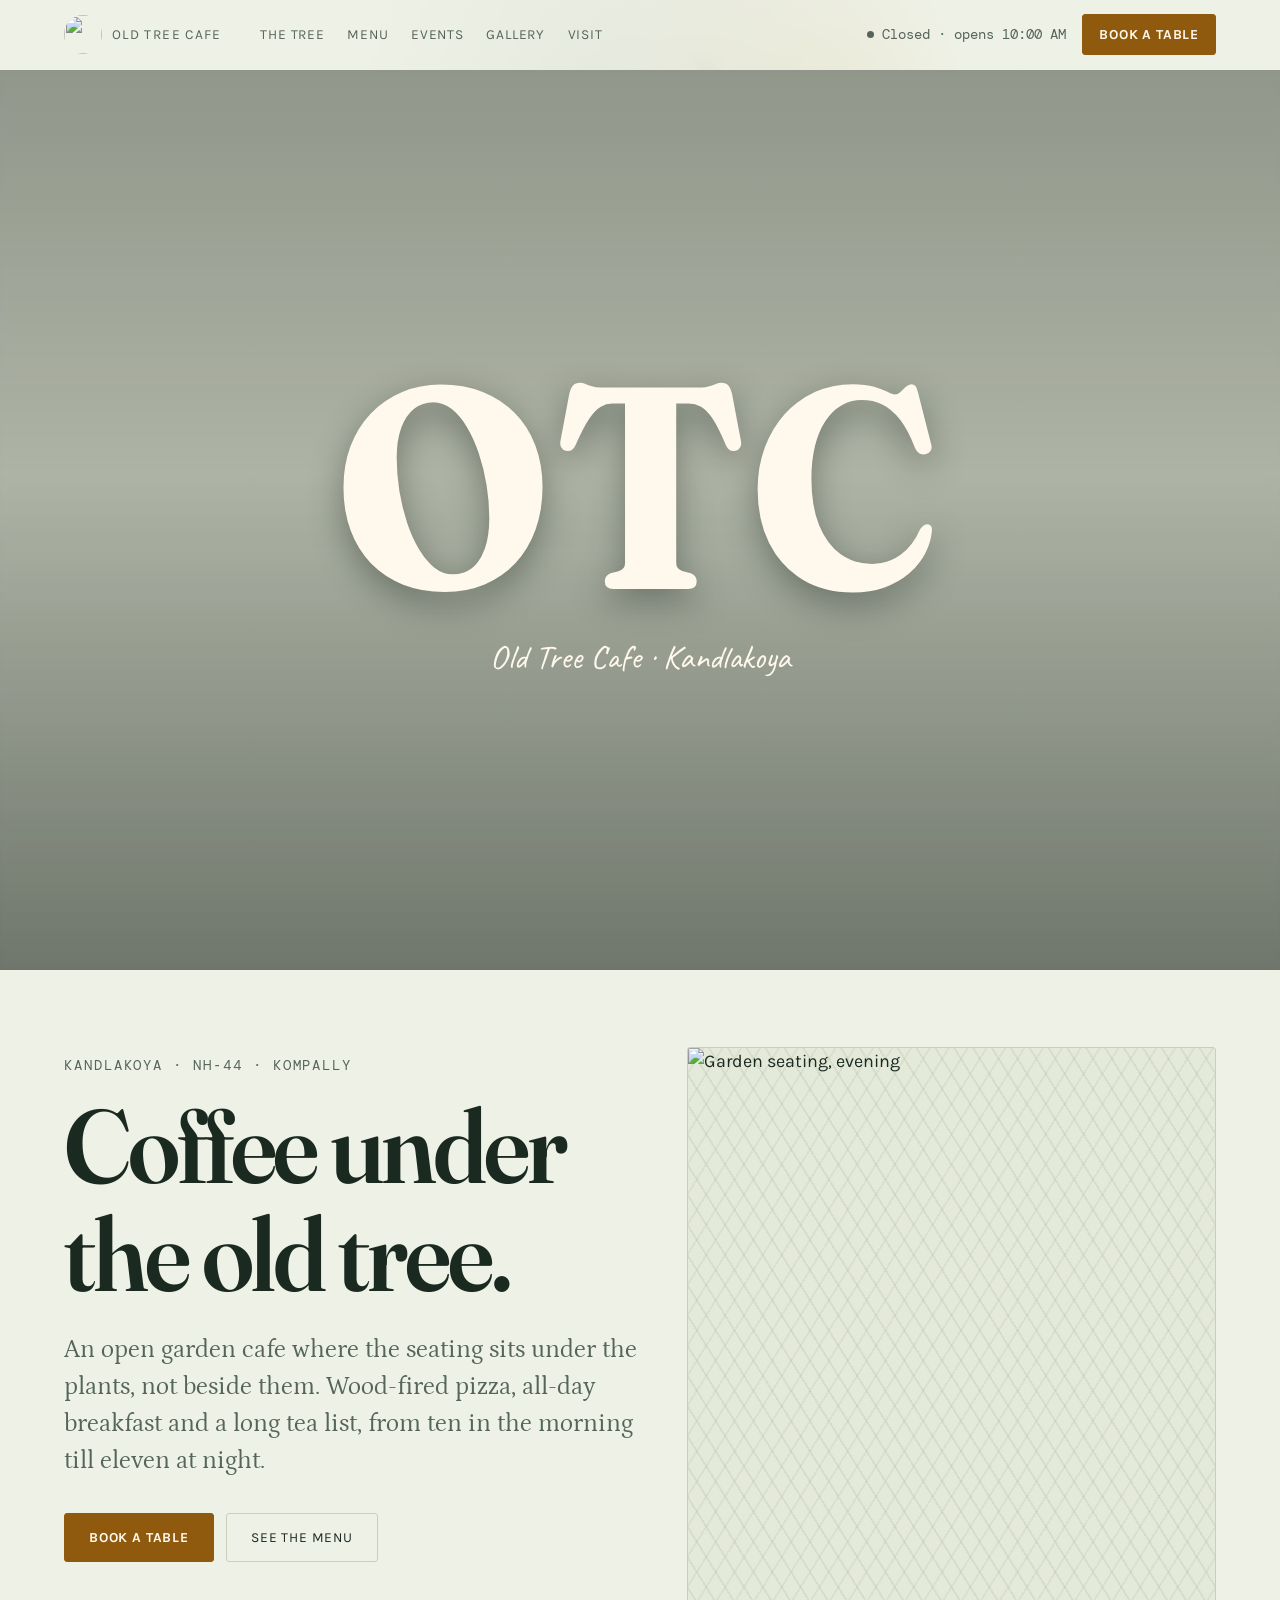
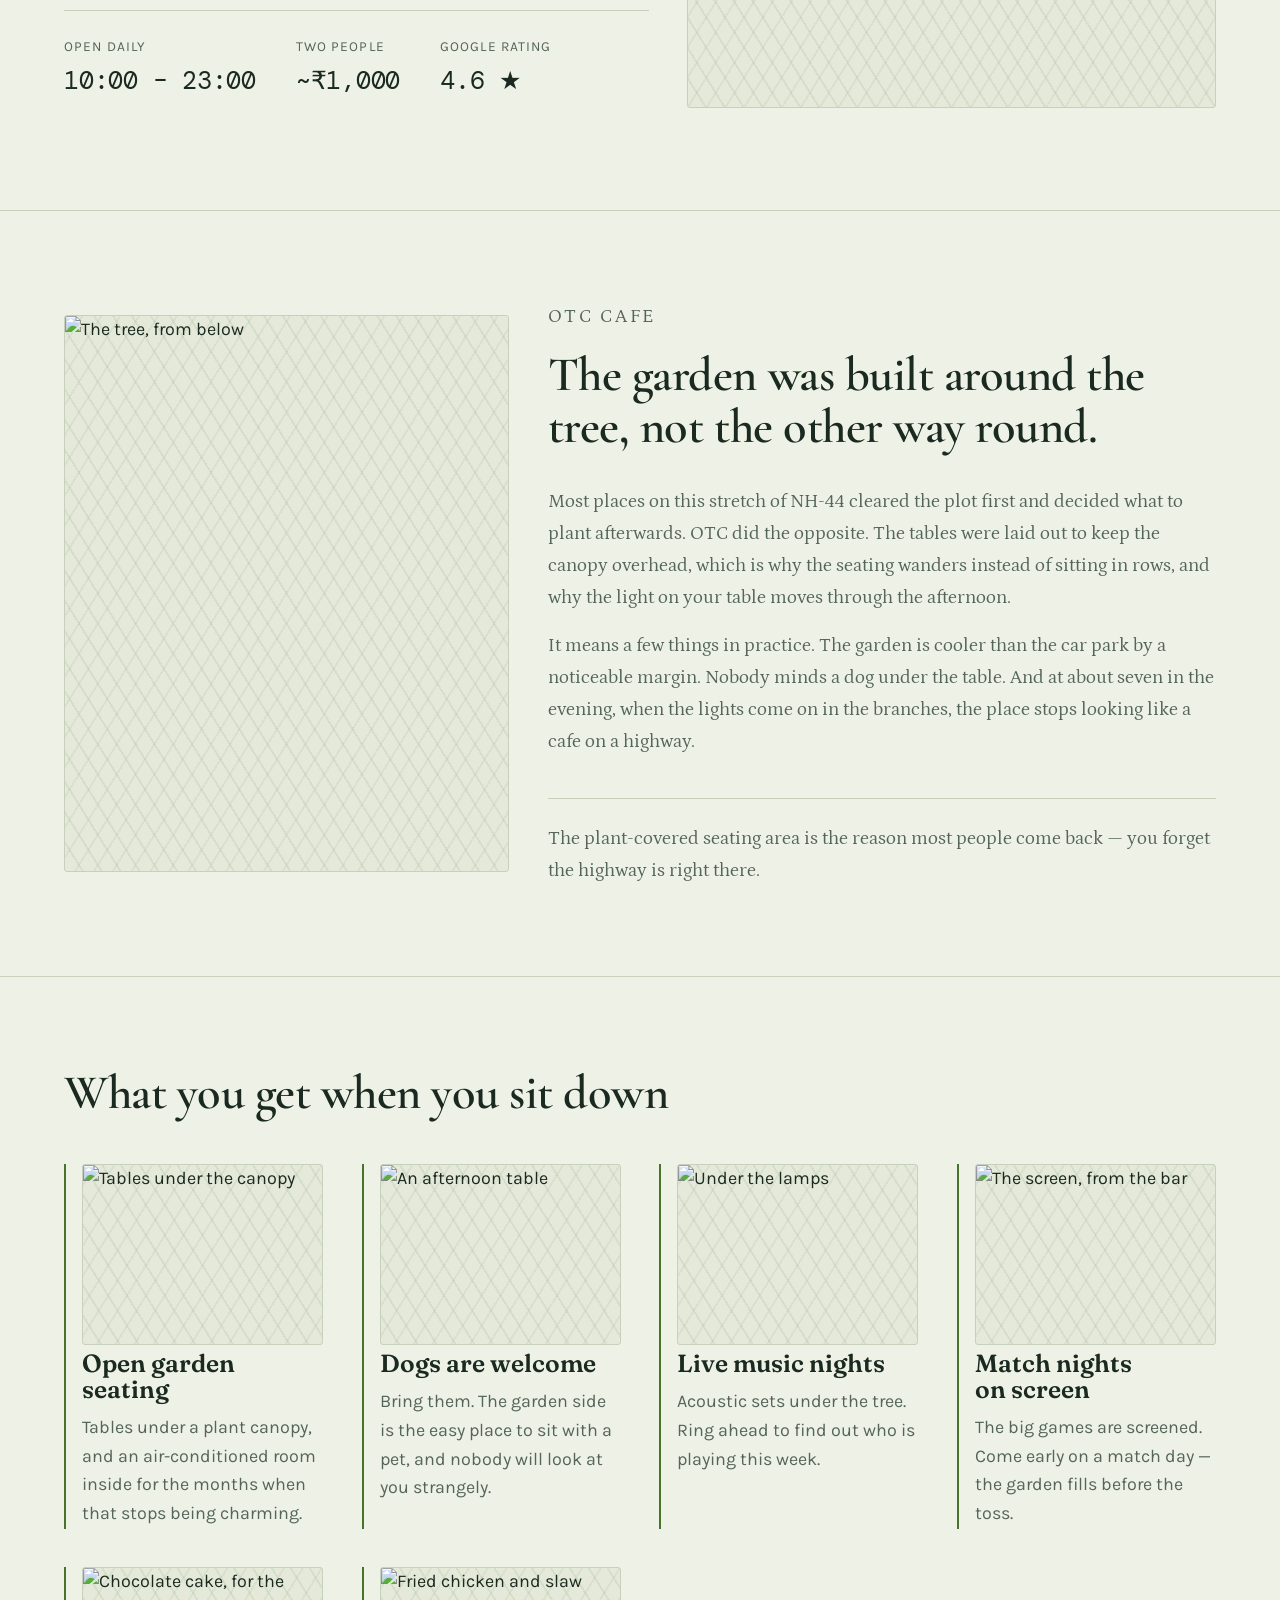
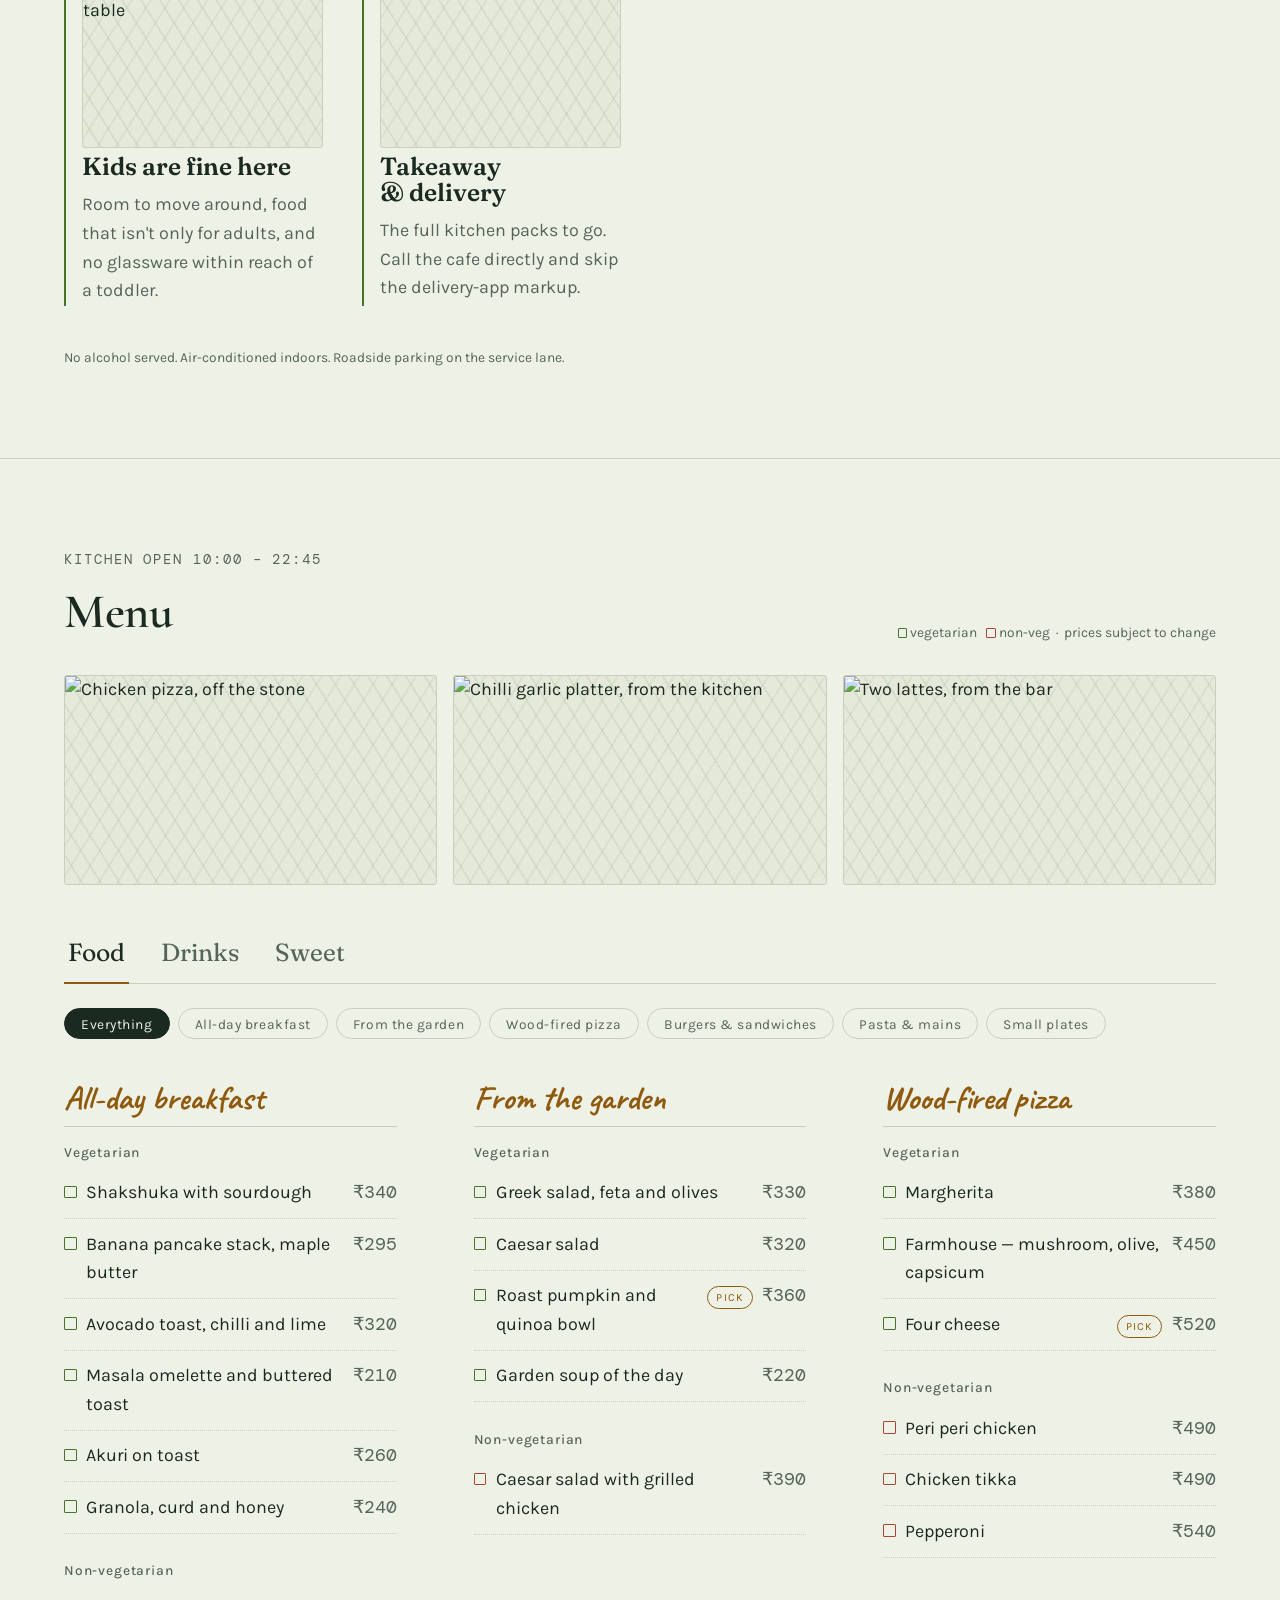
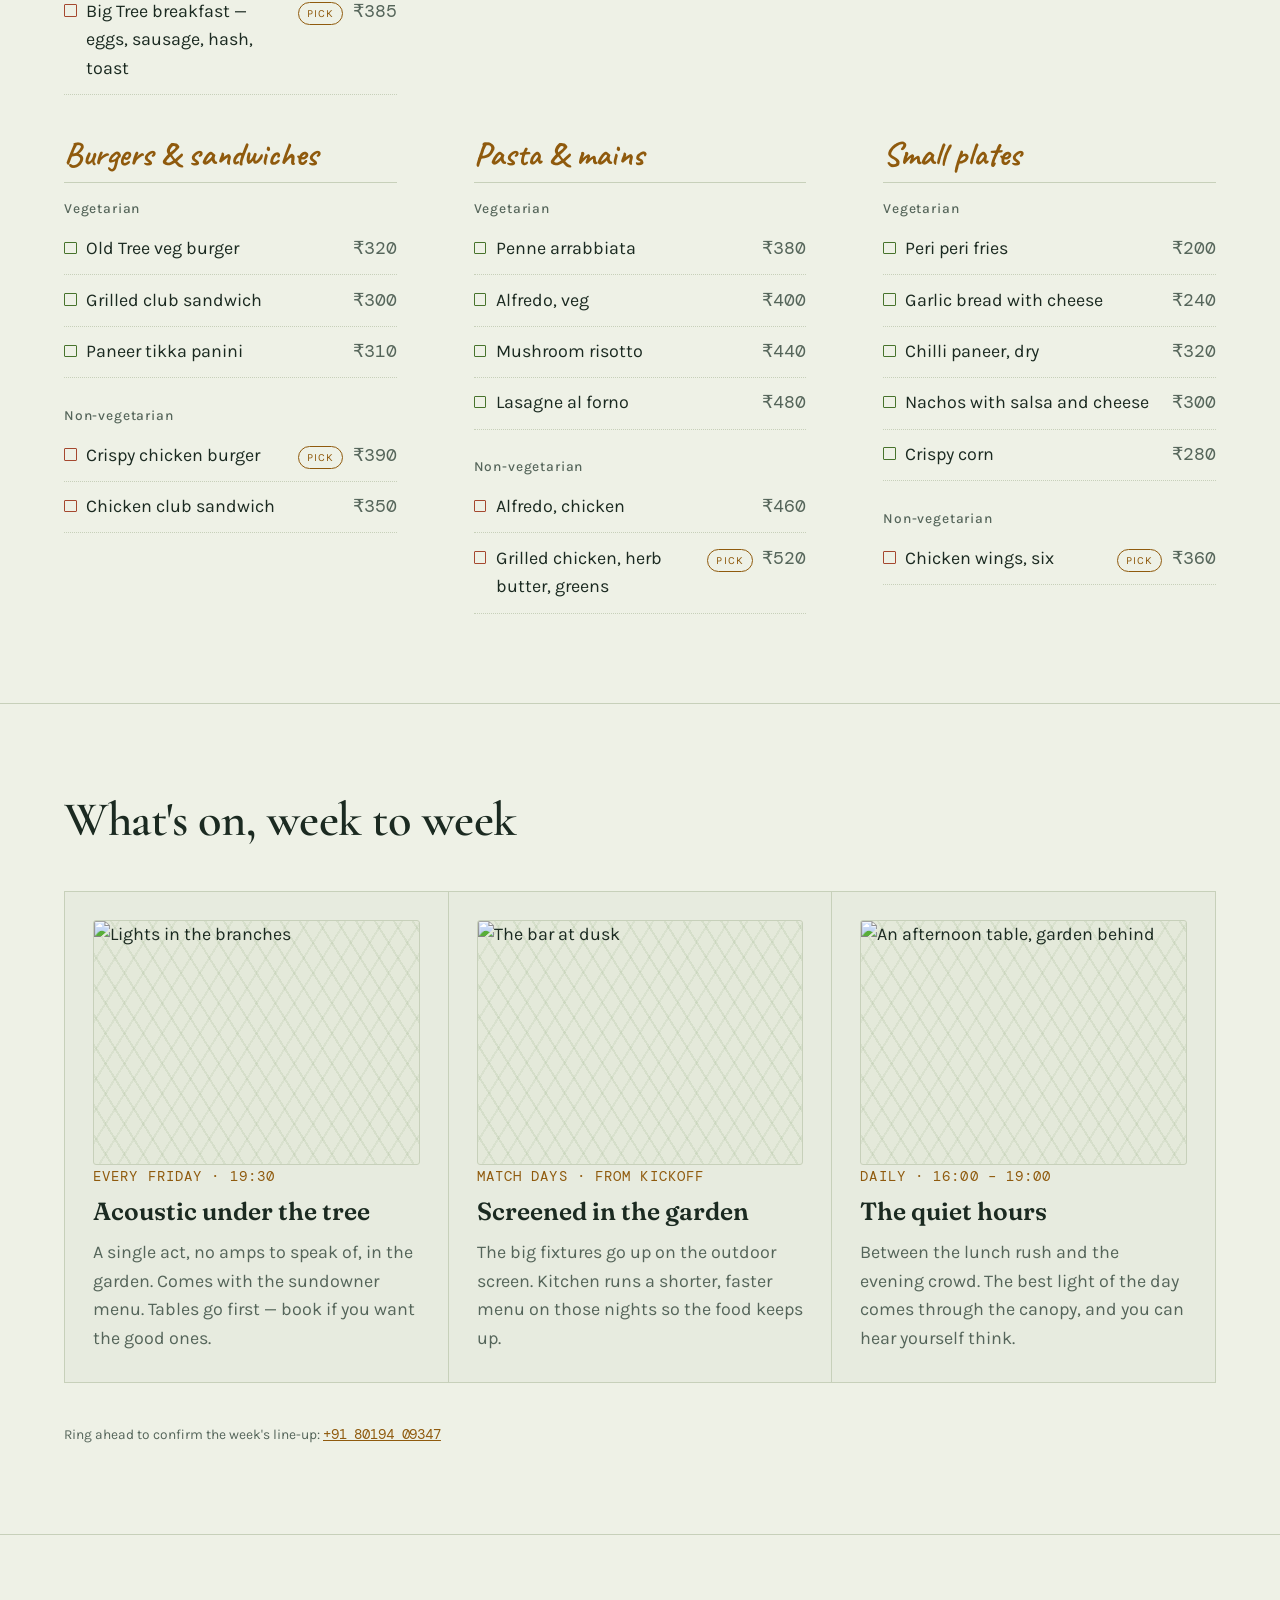
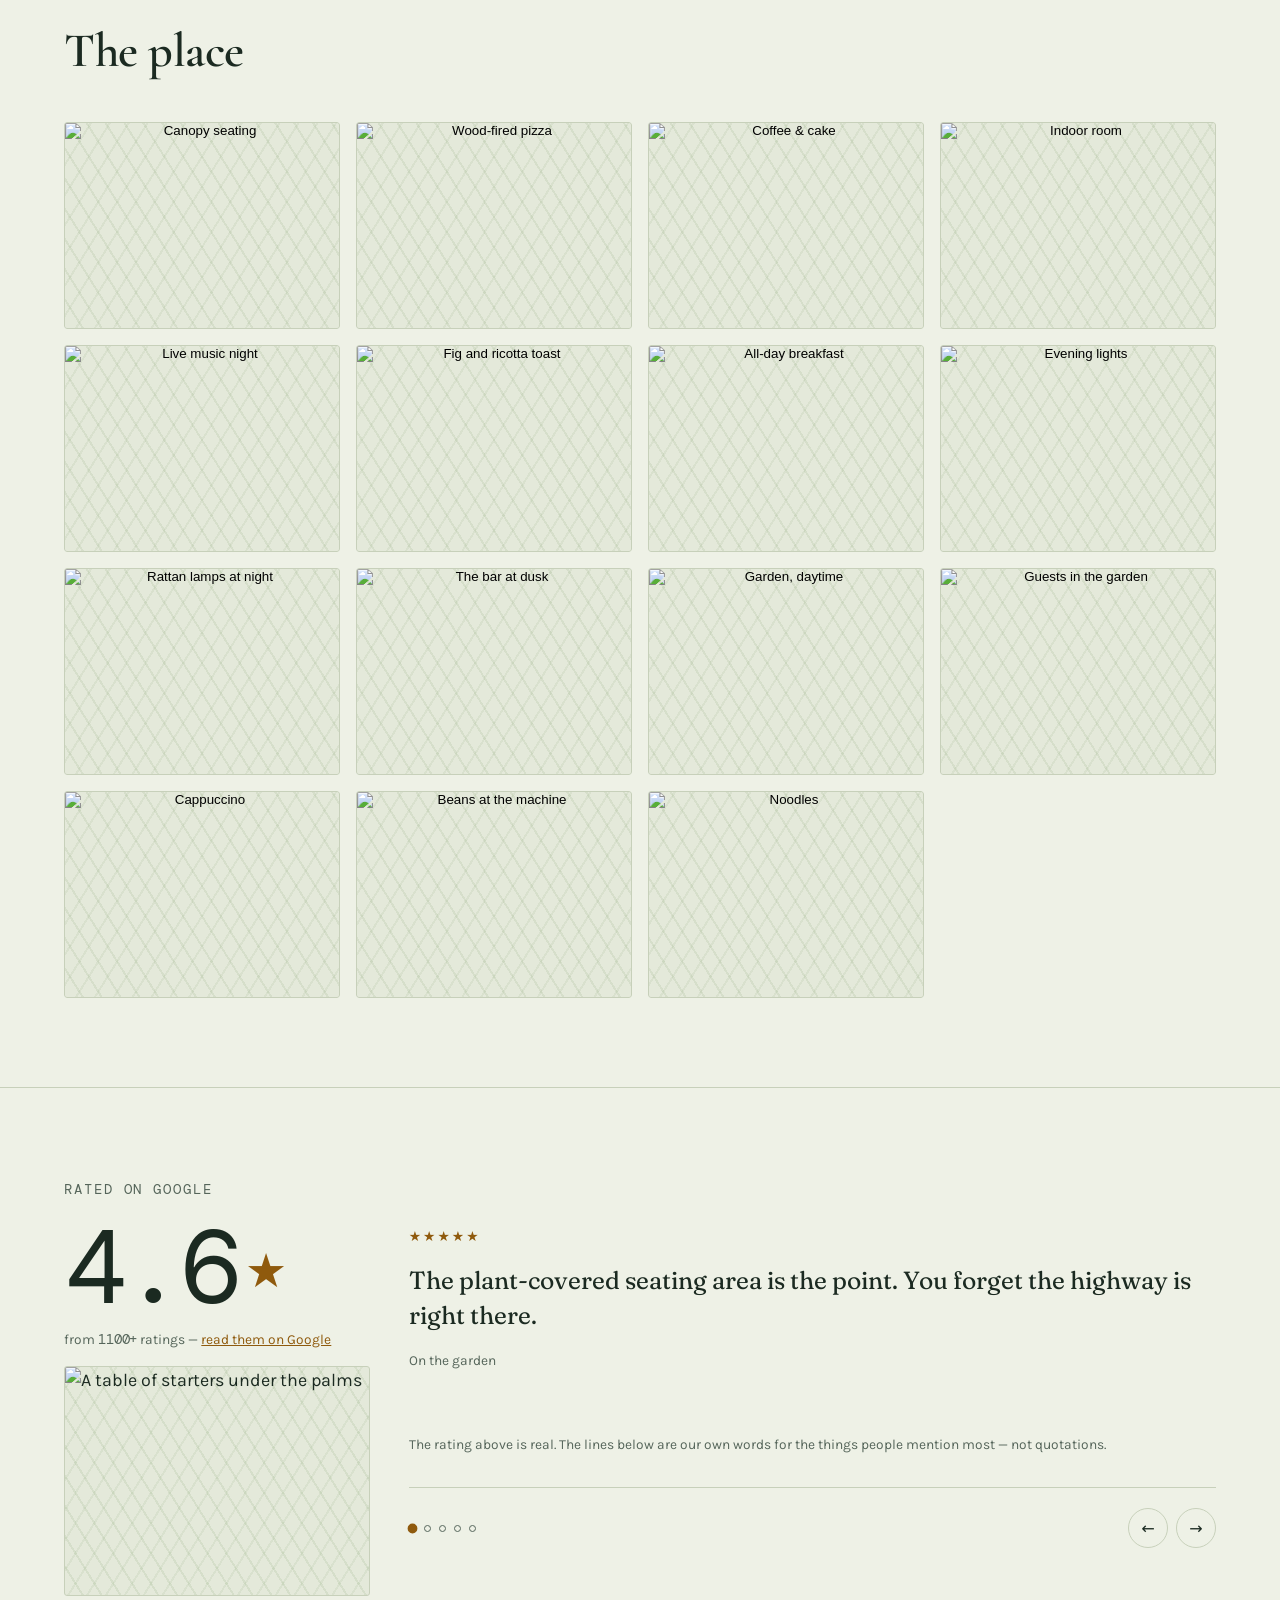
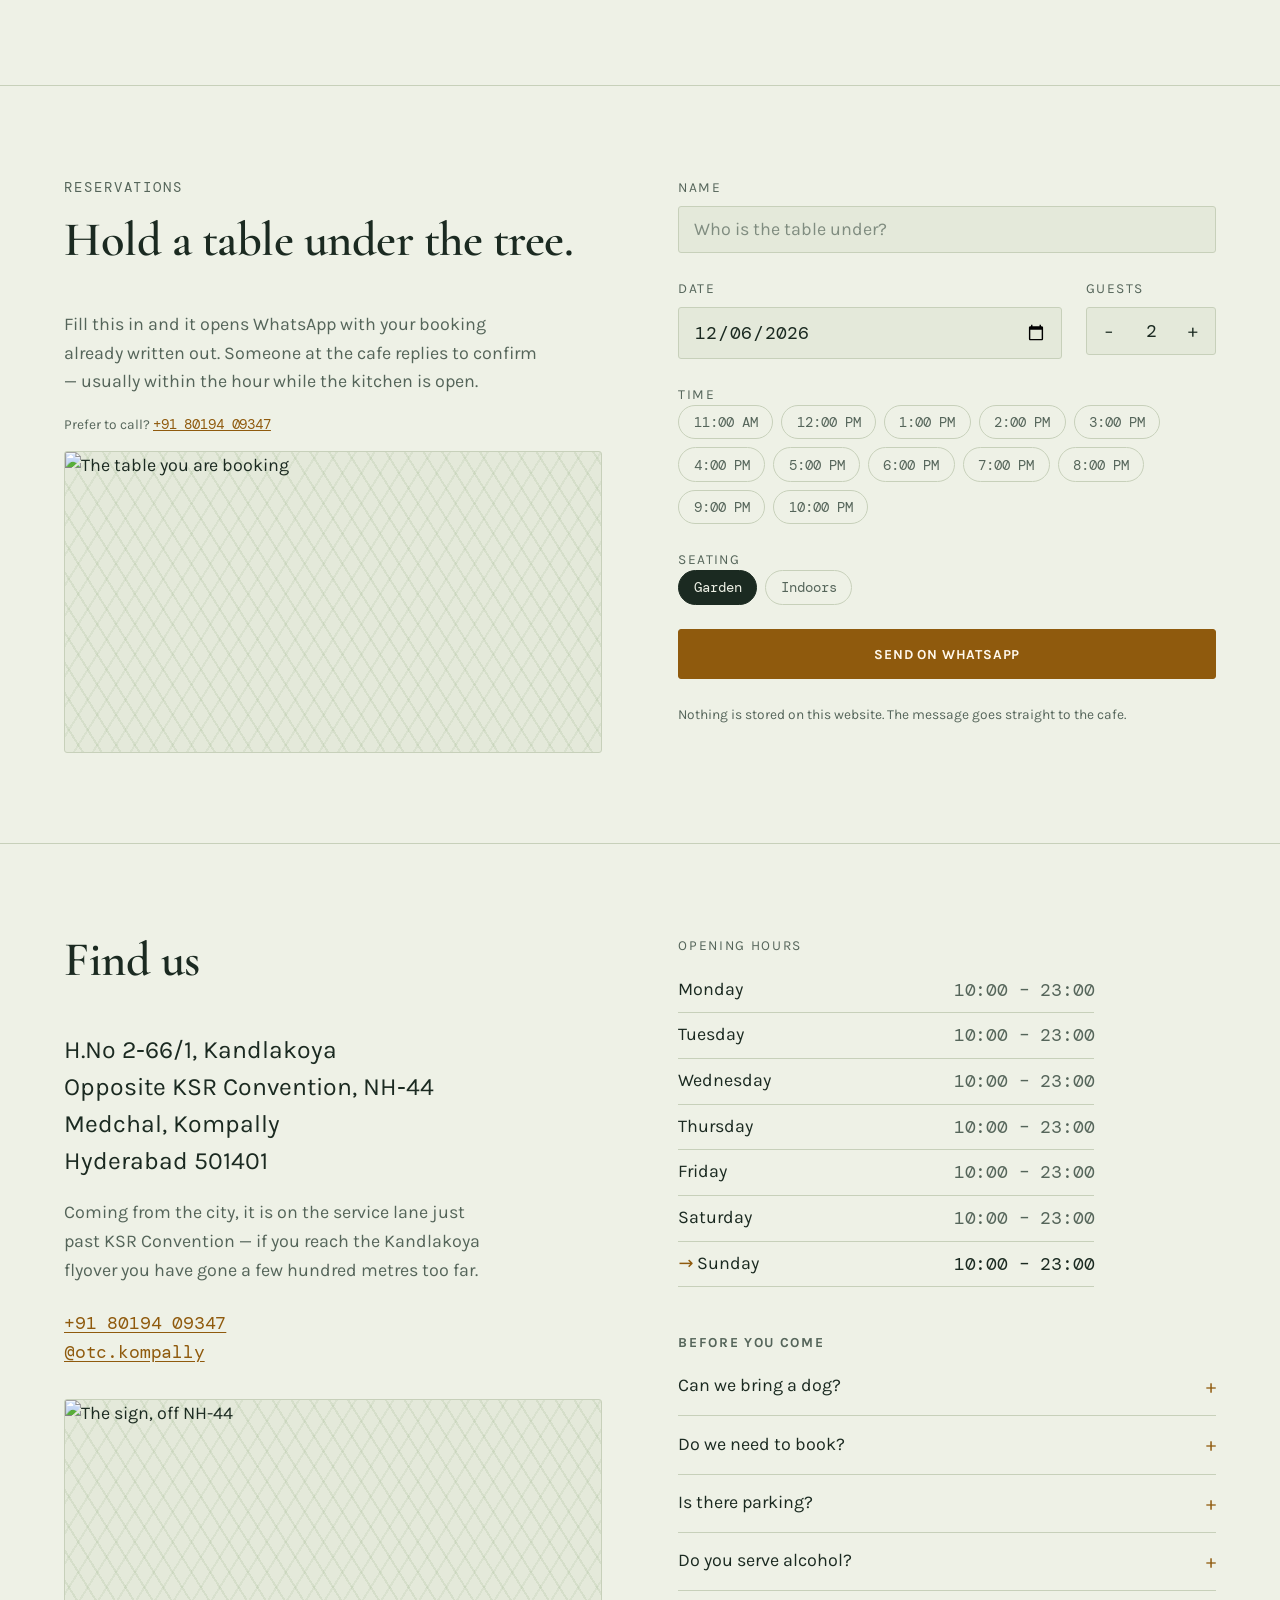
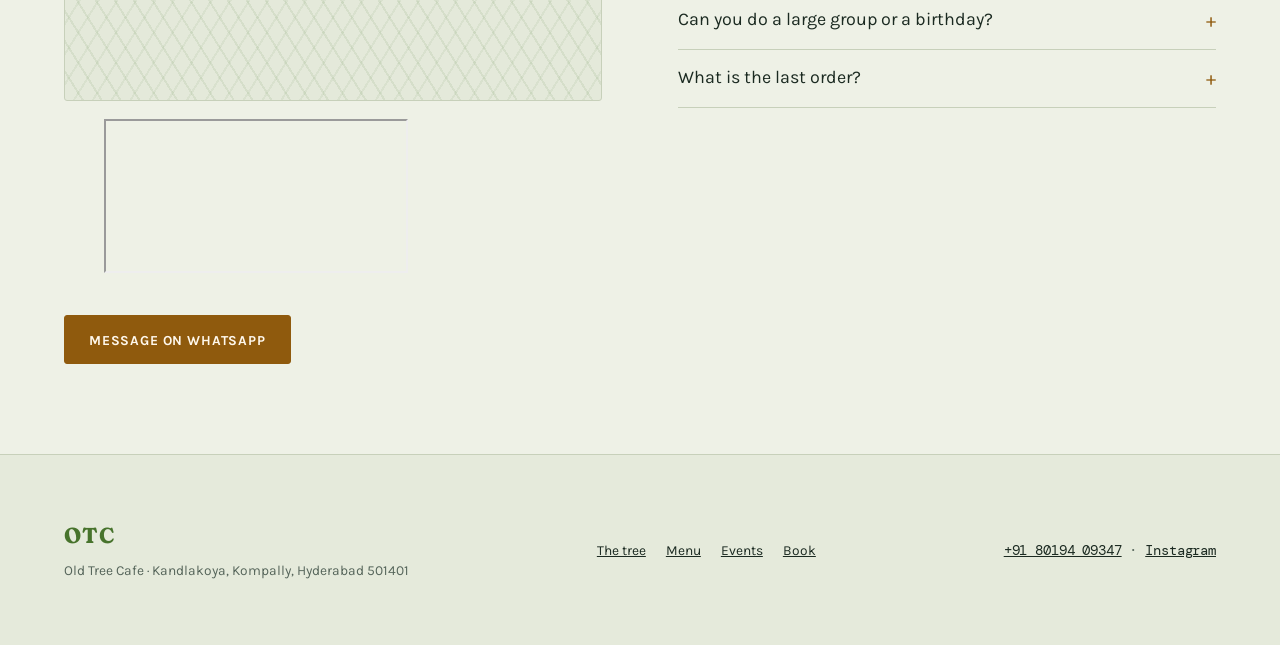
==== commit 00941780: "Fix mobile responsive layout Redesign the responsive layer for phone screens without altering the de" ====
--- a/code/demo.html
+++ b/code/demo.html
@@ -90,7 +90,7 @@
   --step-1:  clamp(1.25rem, .55vw + 1.12rem, 1.55rem);
   --step-2:  clamp(1.75rem, 1.4vw + 1.4rem, 2.6rem);
   --step-3:  clamp(2.6rem, 4.6vw + 1.4rem, 5rem);
-  --step-4:  clamp(3.4rem, 7vw + 1.5rem, 6.5rem);
+  --step-4:  clamp(2.9rem, 7vw + 1.5rem, 6.5rem);
 
   --pad: clamp(1.25rem, 5vw, 5rem);
   --gap: clamp(1.5rem, 3vw, 3rem);
@@ -400,7 +400,8 @@
   position: relative; overflow: hidden;
   /* the photo, full bleed behind everything */
   background: var(--surface);
-  height: 100dvh; min-height: 32rem;
+  /* min() so a landscape phone never gets a splash taller than its screen */
+  height: 100dvh; min-height: min(32rem, 100dvh);
   display: grid; place-items: center;
 }
 
@@ -635,7 +636,10 @@
 
 .menu-grid {
   display: grid; gap: 2.5rem clamp(2rem, 6vw, 5rem);
-  grid-template-columns: repeat(auto-fit, minmax(20rem, 1fr));
+  /* min(…, 100%) is what stops auto-fit overflowing: below 20rem of space
+     the track gives up its floor instead of pushing the page sideways.
+     Wider than that it resolves to 20rem, so desktop is untouched. */
+  grid-template-columns: repeat(auto-fit, minmax(min(20rem, 100%), 1fr));
   align-items: start;
 }
 /* the fade when you switch course — kept short, and written strongly
@@ -683,7 +687,7 @@
 .events {
   list-style: none; margin: 0; padding: 0;
   display: grid; gap: 1px; background: var(--line);
-  grid-template-columns: repeat(auto-fit, minmax(17rem, 1fr));
+  grid-template-columns: repeat(auto-fit, minmax(min(17rem, 100%), 1fr));
   border: 1px solid var(--line);
 }
 .events li {
@@ -743,10 +747,14 @@
 .carousel-foot { display: flex; align-items: center; justify-content: space-between; gap: 1rem; margin-top: 2rem; padding-top: 1.25rem; border-top: 1px solid var(--line); }
 .dots { display: flex; gap: .5rem; }
 .dots button {
+  position: relative;
   width: 7px; height: 7px; padding: 0; border-radius: 50%; cursor: pointer;
   border: 1px solid var(--muted); background: none;
   transition: background-color .3s var(--ease), border-color .3s var(--ease), transform .3s var(--ease);
 }
+/* The dot stays 7px to look at, but a finger needs ~24px to hit. This
+   grows the tappable box without moving a pixel of the visible dot. */
+.dots button::after { content: ""; position: absolute; inset: -9px; }
 .dots button.is-on { background: var(--accent); border-color: var(--accent); transform: scale(1.4); }
 .arrows { display: flex; gap: .5rem; }
 .arrow, .lb-arrow, .lb-close {
@@ -808,7 +816,7 @@
 
 /* visit ----------------------------------------------------- */
 
-.visit { display: grid; gap: var(--gap) clamp(2rem, 6vw, 5rem); grid-template-columns: repeat(auto-fit, minmax(18rem, 1fr)); }
+.visit { display: grid; gap: var(--gap) clamp(2rem, 6vw, 5rem); grid-template-columns: repeat(auto-fit, minmax(min(18rem, 100%), 1fr)); }
 address { font-style: normal; font-size: var(--step-1); line-height: 1.5; }
 .landmark { color: var(--muted); max-width: 40ch; margin-top: 1.25rem; }
 .contact { margin: 1.5rem 0 2rem; }
@@ -899,11 +907,38 @@
   .nav a { padding: .8rem 0; border-bottom: 1px solid var(--line); }
   .nav a::after { display: none; }
   .brand-name { display: none; }
-  .head-right .btn { display: none; }
+  /* "Book a table" stays. The nav is behind the hamburger here, so this
+     is the only booking entry point until the visitor reaches the form.
+     The room for it comes from .status-tail below, not from hiding it. */
   .scroll-cue { display: none; }
+  /* the hours table below carries the closing time; the pill only has to
+     answer "open or not" once the header gets tight */
+  .status-tail { display: none; }
+  /* ~44px tall: the time and seating pills are the whole booking
+     interaction on a touch screen */
+  .pill { padding: .7rem 1.1rem; }
+  /* the enlarged dot hit areas overlap at the desktop gap, which hands
+     the overlap to whichever dot paints last. Spacing the centres 25px
+     apart gives each one its own 24px+ target. */
+  .dots { gap: 1rem; }
   .slides { min-height: 17rem; }
   .row { grid-template-columns: 1fr; }
   .site-foot { flex-direction: column; align-items: flex-start; }
+}
+
+/* Phones proper. The header runs out of room before this: at 320px there
+   are 280px of content, and logo + status + CTA + hamburger want ~326px.
+   The dot keeps the open/closed signal, the words stay for screen
+   readers, and the CTA gets the space back. */
+@media (max-width: 480px) {
+  .site-head { gap: 1rem; }
+  .status-word {
+    position: absolute; width: 1px; height: 1px;
+    overflow: hidden; clip-path: inset(50%); white-space: nowrap;
+  }
+  .status { gap: 0; }
+  .facts { gap: 1.25rem 2rem; }
+  .course li { padding: .8rem 0; }
 }
 </style>
 
@@ -1547,7 +1582,13 @@
     const open = isOpenAt(minutes);
     pill.hidden = false;
     pill.dataset.open = open ? 'yes' : 'no';
-    pill.textContent = open ? 'Open now · closes 11:00 PM' : 'Closed · opens 10:00 AM';
+    /* Two spans so the header can shed text as it narrows, in CSS alone —
+       no resize listener, and it survives a rotate. styles.css drops the
+       tail under 760px and clips the word under 480px, where the coloured
+       dot carries the signal on its own. Both strings are literals. */
+    pill.innerHTML = open
+      ? '<span class="status-word">Open now</span><span class="status-tail"> · closes 11:00 PM</span>'
+      : '<span class="status-word">Closed</span><span class="status-tail"> · opens 10:00 AM</span>';
   }
 
   document.querySelectorAll('.hours tbody tr').forEach(row => {
